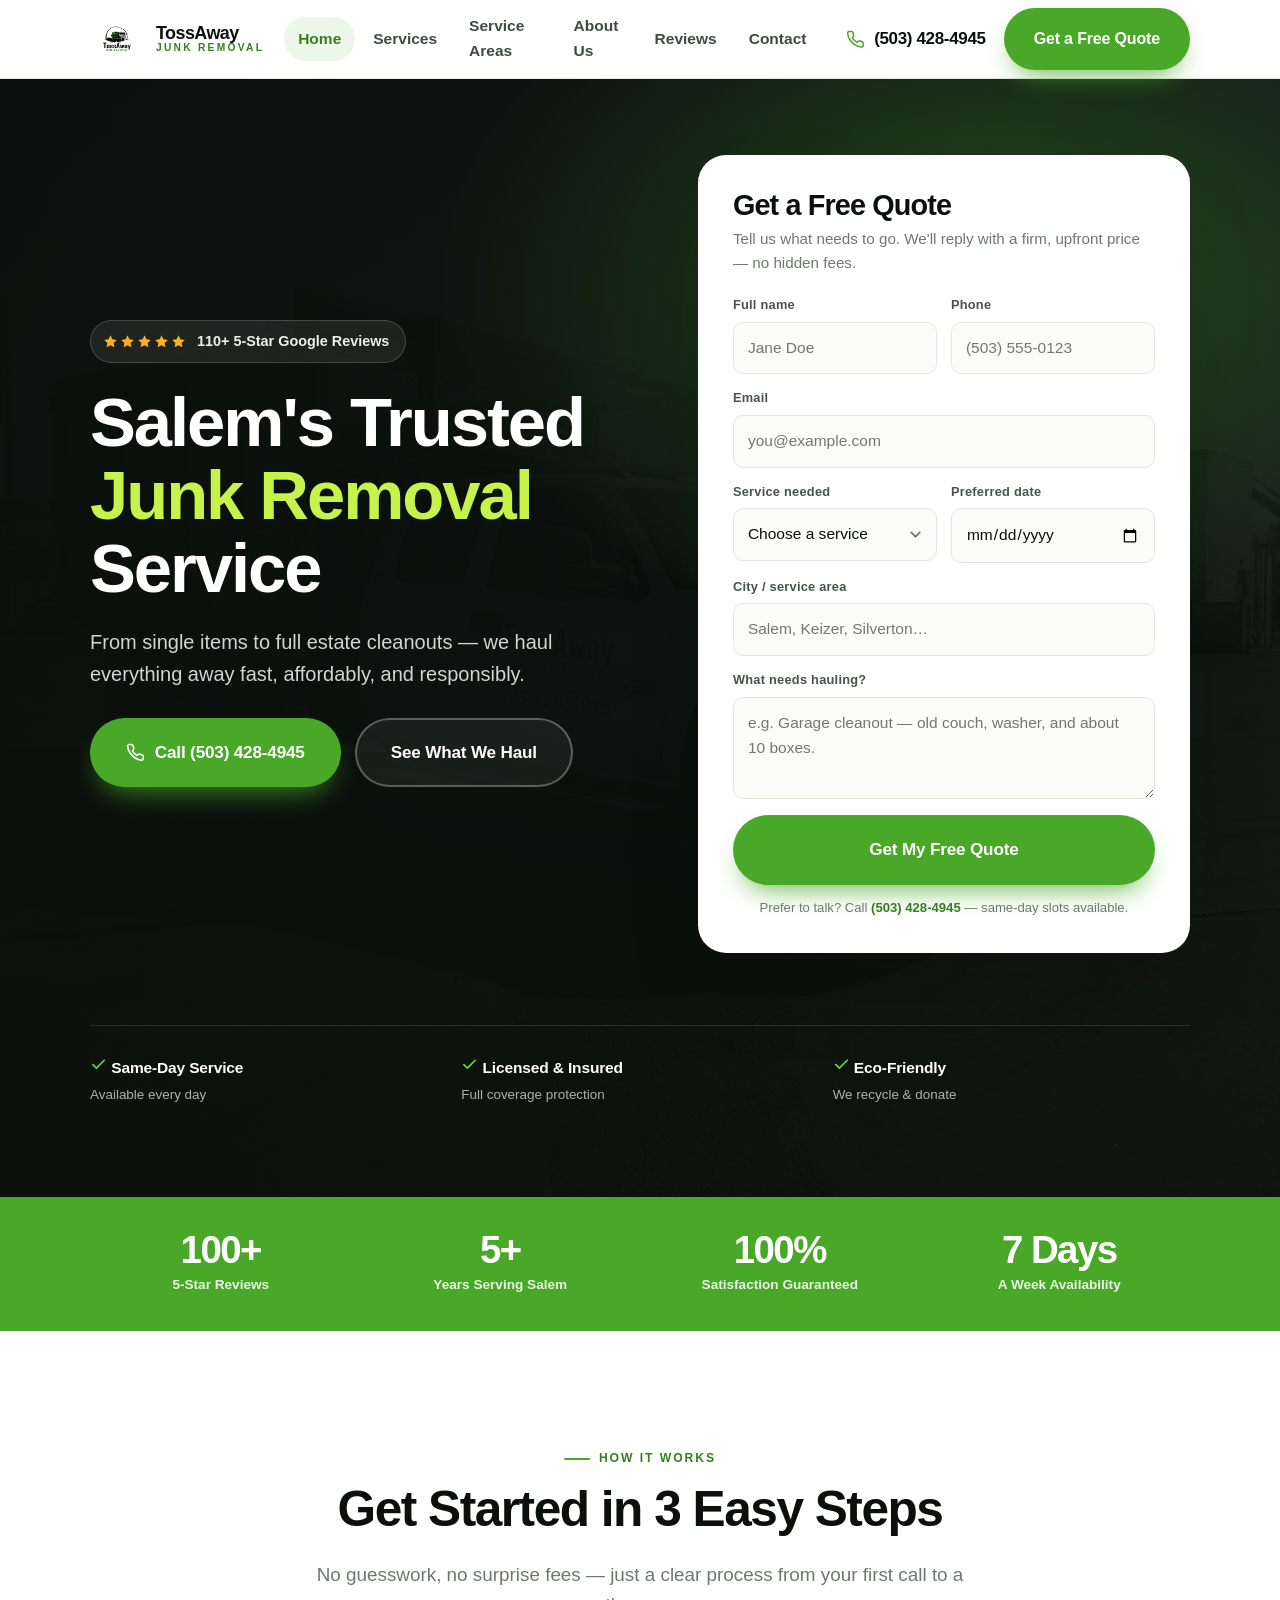
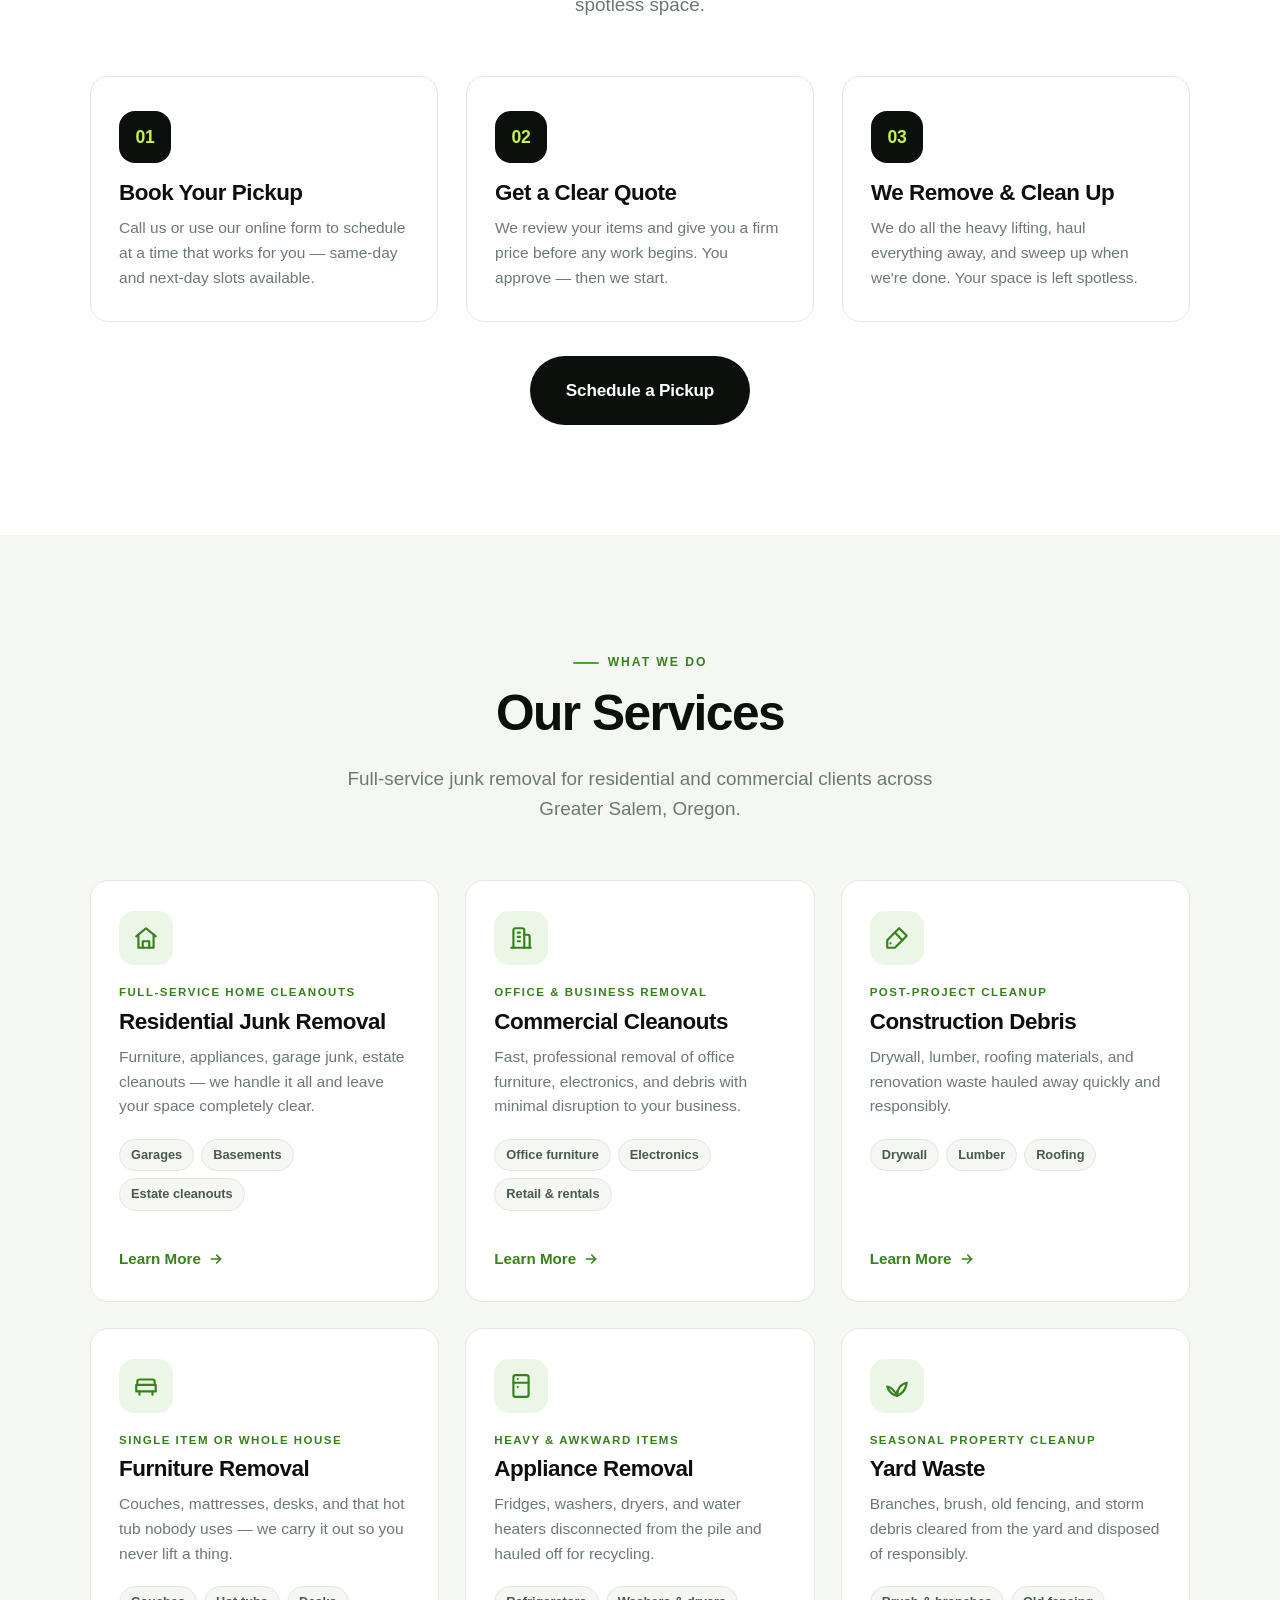
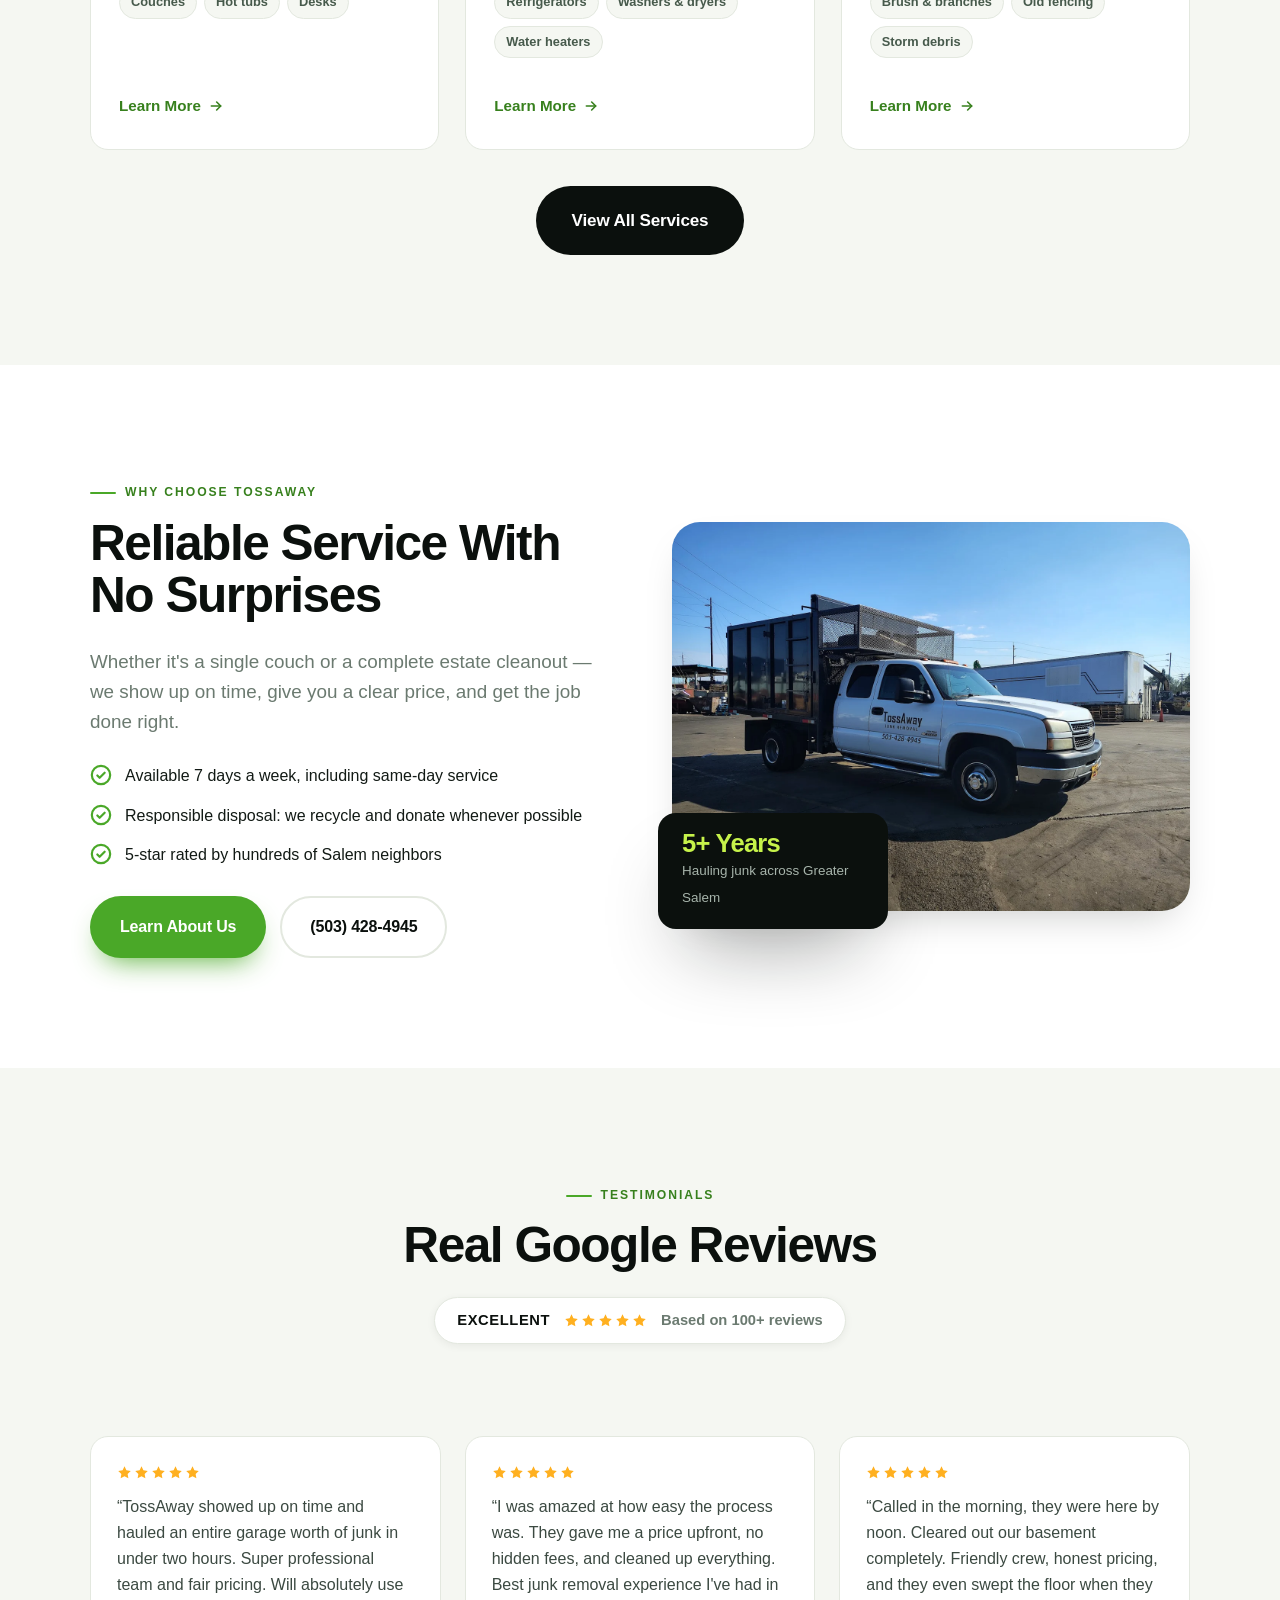
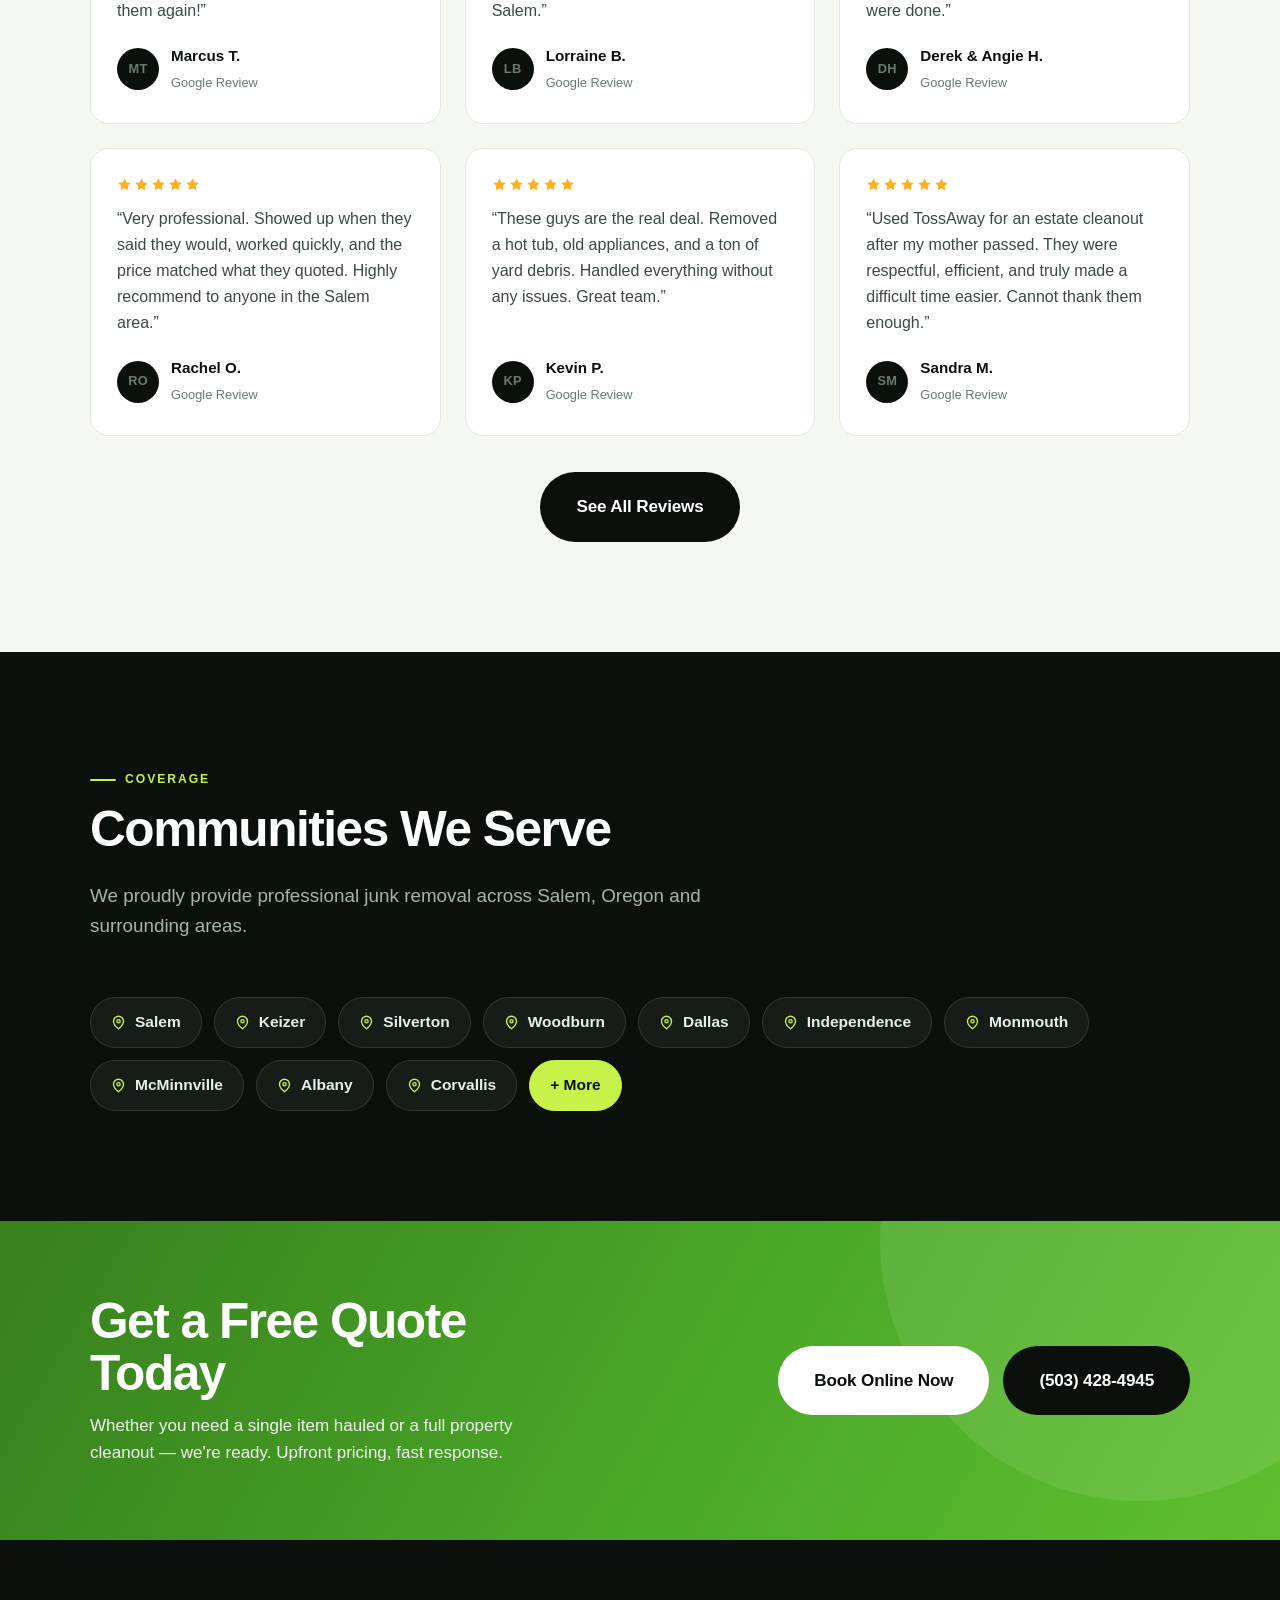
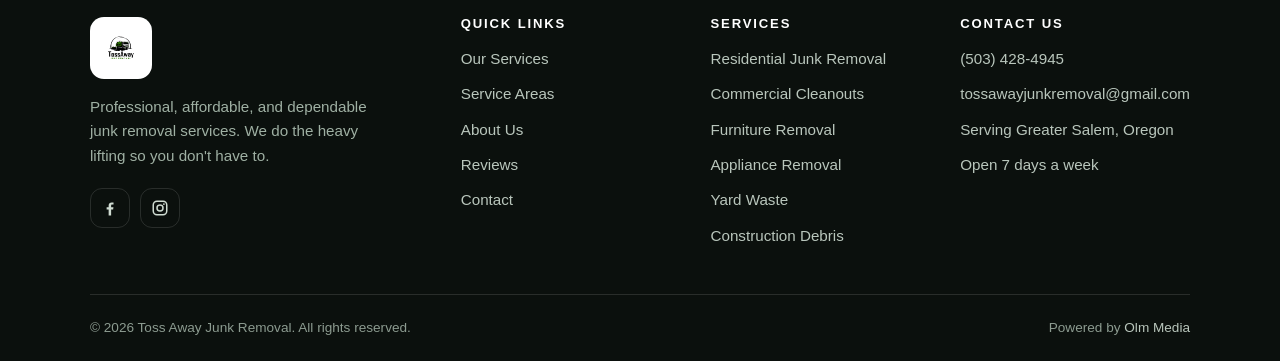
==== index.html @ 79e64191 "feat: website redesign" ====
<!DOCTYPE html>
<html lang="en">
<head>
<meta charset="utf-8">
<meta name="viewport" content="width=device-width, initial-scale=1">
<title>TossAway Junk Removal | Salem, Oregon Junk Hauling — (503) 428-4945</title>
<meta name="description" content="Salem's trusted junk removal service. From single items to full estate cleanouts, TossAway hauls everything away fast, affordably and responsibly. Same-day service, upfront pricing, 110+ 5-star Google reviews. Call (503) 428-4945.">
<meta name="theme-color" content="#0b100d">
<link rel="canonical" href="/">
<link rel="icon" href="/favicon.svg" type="image/svg+xml">
<link rel="apple-touch-icon" href="/images/source/00-image-1776176278911-gpfalj8p.png">
<meta property="og:type" content="website">
<meta property="og:title" content="TossAway Junk Removal | Salem's Trusted Junk Removal Service">
<meta property="og:description" content="Same-day junk removal across Greater Salem, Oregon. Upfront pricing, licensed &amp; insured, eco-friendly disposal. Call (503) 428-4945.">
<meta property="og:image" content="/images/source/01-2025-12-19-1775761237061-grdd5so.webp">
<meta property="og:url" content="/">
<meta name="twitter:card" content="summary_large_image">
<link rel="stylesheet" href="/assets/css/styles.css">
<script type="application/ld+json">
{
  "@context": "https://schema.org",
  "@type": "HomeAndConstructionBusiness",
  "name": "TossAway Junk Removal",
  "description": "Professional junk removal and cleanout services across Greater Salem, Oregon.",
  "telephone": "+1-503-428-4945",
  "email": "tossawayjunkremoval@gmail.com",
  "image": "/images/source/01-2025-12-19-1775761237061-grdd5so.webp",
  "logo": "/images/source/00-image-1776176278911-gpfalj8p.png",
  "areaServed": ["Salem OR", "Keizer OR", "Silverton OR", "Woodburn OR", "Dallas OR", "Independence OR", "Monmouth OR", "McMinnville OR", "Albany OR", "Corvallis OR"],
  "address": { "@type": "PostalAddress", "addressLocality": "Salem", "addressRegion": "OR", "addressCountry": "US" },
  "sameAs": ["https://www.facebook.com/TossAwayJunkRemoval/", "https://www.instagram.com/tossawayjunkremoval/"]
}
</script>
</head>
<body>
<a class="skip-link" href="#main">Skip to main content</a>

<header class="site-header">
  <div class="wrap header-inner">
    <a class="brand" href="/" aria-label="TossAway Junk Removal — home">
      <img src="/images/source/00-image-1776176278911-gpfalj8p.png" alt="TossAway Junk Removal logo featuring a green hauling truck" width="54" height="54">
      <span class="brand-text">
        <span class="brand-name">TossAway</span>
        <span class="brand-sub">Junk Removal</span>
      </span>
    </a>

    <nav class="nav" id="primary-nav" aria-label="Primary">
      <a href="/" class="is-active">Home</a>
      <a href="/services.html">Services</a>
      <a href="/service-areas.html">Service Areas</a>
      <a href="/about.html">About Us</a>
      <a href="/reviews.html">Reviews</a>
      <a href="/contact.html">Contact</a>
    </nav>

    <div class="header-cta">
      <a class="header-phone" href="tel:5034284945">
        <svg class="icon" viewBox="0 0 24 24" fill="none" stroke="currentColor" stroke-width="2" stroke-linecap="round" stroke-linejoin="round" aria-hidden="true"><path d="M22 16.9v3a2 2 0 0 1-2.2 2 19.8 19.8 0 0 1-8.6-3.1 19.5 19.5 0 0 1-6-6A19.8 19.8 0 0 1 2.1 4.2 2 2 0 0 1 4.1 2h3a2 2 0 0 1 2 1.7c.1 1 .4 1.9.7 2.8a2 2 0 0 1-.5 2.1L8.1 9.9a16 16 0 0 0 6 6l1.3-1.2a2 2 0 0 1 2.1-.5c.9.3 1.8.6 2.8.7a2 2 0 0 1 1.7 2z"/></svg>
        <span>(503) 428-4945</span>
      </a>
      <a class="btn btn--primary" href="#quote">Get a Free Quote</a>
      <button class="nav-toggle" type="button" aria-expanded="false" aria-controls="primary-nav" aria-label="Toggle navigation menu"><span></span></button>
    </div>
  </div>
</header>

<main id="main">

  <!-- ============================ HERO ============================ -->
  <section class="hero">
    <div class="hero__bg" aria-hidden="true"></div>
    <div class="hero__veil" aria-hidden="true"></div>
    <div class="wrap">
      <div class="hero-grid">
        <div class="hero-copy">
          <a class="rating-badge" href="https://share.google/hp95d3dO6PuOJcBUz" target="_blank" rel="noopener">
            <span class="stars" aria-hidden="true">
              <svg viewBox="0 0 24 24" fill="currentColor"><path d="M12 2l3 6.5 7 .9-5 4.8 1.2 7L12 17.9 5.8 21.2 7 14.2 2 9.4l7-.9z"/></svg>
              <svg viewBox="0 0 24 24" fill="currentColor"><path d="M12 2l3 6.5 7 .9-5 4.8 1.2 7L12 17.9 5.8 21.2 7 14.2 2 9.4l7-.9z"/></svg>
              <svg viewBox="0 0 24 24" fill="currentColor"><path d="M12 2l3 6.5 7 .9-5 4.8 1.2 7L12 17.9 5.8 21.2 7 14.2 2 9.4l7-.9z"/></svg>
              <svg viewBox="0 0 24 24" fill="currentColor"><path d="M12 2l3 6.5 7 .9-5 4.8 1.2 7L12 17.9 5.8 21.2 7 14.2 2 9.4l7-.9z"/></svg>
              <svg viewBox="0 0 24 24" fill="currentColor"><path d="M12 2l3 6.5 7 .9-5 4.8 1.2 7L12 17.9 5.8 21.2 7 14.2 2 9.4l7-.9z"/></svg>
            </span>
            110+ 5-Star Google Reviews
          </a>

          <h1>Salem's Trusted<br><span class="hl">Junk Removal</span> Service</h1>

          <p class="hero__sub">From single items to full estate cleanouts — we haul everything away fast, affordably, and responsibly.</p>

          <div class="btn-row">
            <a class="btn btn--primary btn--lg" href="tel:5034284945">
              <svg class="icon" viewBox="0 0 24 24" fill="none" stroke="currentColor" stroke-width="2" stroke-linecap="round" stroke-linejoin="round" aria-hidden="true"><path d="M22 16.9v3a2 2 0 0 1-2.2 2 19.8 19.8 0 0 1-8.6-3.1 19.5 19.5 0 0 1-6-6A19.8 19.8 0 0 1 2.1 4.2 2 2 0 0 1 4.1 2h3a2 2 0 0 1 2 1.7c.1 1 .4 1.9.7 2.8a2 2 0 0 1-.5 2.1L8.1 9.9a16 16 0 0 0 6 6l1.3-1.2a2 2 0 0 1 2.1-.5c.9.3 1.8.6 2.8.7a2 2 0 0 1 1.7 2z"/></svg>
              Call (503) 428-4945
            </a>
            <a class="btn btn--ghost-light btn--lg" href="#services">See What We Haul</a>
          </div>
        </div>

        <!-- ===================== QUOTE FORM ===================== -->
        <div class="quote-card" id="quote">
          <div class="quote-card__head">
            <h2>Get a Free Quote</h2>
            <p>Tell us what needs to go. We'll reply with a firm, upfront price — no hidden fees.</p>
          </div>

          <form method="POST" action="https://vision.leadrai.com/api/forms/d4b33eed2d9dee7e3b15d34e94879f57" data-leadr novalidate="false">
            <div class="form-status" aria-live="polite"></div>

            <input type="hidden" name="_form" value="Quote request">
            <input type="hidden" name="_page" value="">
            <input type="text" name="_gotcha" tabindex="-1" autocomplete="off" style="display:none">

            <div class="form-grid">
              <div class="field">
                <label for="q-name">Full name</label>
                <input id="q-name" type="text" name="name" autocomplete="name" placeholder="Jane Doe" required>
              </div>
              <div class="field">
                <label for="q-phone">Phone</label>
                <input id="q-phone" type="tel" name="phone" autocomplete="tel" placeholder="(503) 555-0123" required>
              </div>
              <div class="field field--full">
                <label for="q-email">Email</label>
                <input id="q-email" type="email" name="email" autocomplete="email" placeholder="you@example.com" required>
              </div>
              <div class="field">
                <label for="q-service">Service needed</label>
                <select id="q-service" name="Service needed" required>
                  <option value="" disabled selected>Choose a service</option>
                  <option>Residential Junk Removal</option>
                  <option>Commercial Cleanout</option>
                  <option>Construction Debris</option>
                  <option>Furniture Removal</option>
                  <option>Appliance Removal</option>
                  <option>Yard Waste</option>
                  <option>Estate Cleanout</option>
                  <option>Something else</option>
                </select>
              </div>
              <div class="field">
                <label for="q-date">Preferred date</label>
                <input id="q-date" type="date" name="Preferred date">
              </div>
              <div class="field field--full">
                <label for="q-city">City / service area</label>
                <input id="q-city" type="text" name="City" placeholder="Salem, Keizer, Silverton…" autocomplete="address-level2">
              </div>
              <div class="field field--full">
                <label for="q-details">What needs hauling?</label>
                <textarea id="q-details" name="Job details" rows="3" placeholder="e.g. Garage cleanout — old couch, washer, and about 10 boxes."></textarea>
              </div>
            </div>

            <button class="btn btn--primary btn--wide btn--lg" type="submit" style="margin-top:16px">Get My Free Quote</button>
            <p class="form-note">Prefer to talk? Call <a href="tel:5034284945">(503) 428-4945</a> — same-day slots available.</p>
          </form>
        </div>

        <div class="hero-trust">
          <div>
            <strong><svg class="icon tick" viewBox="0 0 24 24" fill="none" stroke="currentColor" stroke-width="2.4" stroke-linecap="round" stroke-linejoin="round" aria-hidden="true"><path d="M20 6L9 17l-5-5"/></svg> Same-Day Service</strong>
            <span>Available every day</span>
          </div>
          <div>
            <strong><svg class="icon tick" viewBox="0 0 24 24" fill="none" stroke="currentColor" stroke-width="2.4" stroke-linecap="round" stroke-linejoin="round" aria-hidden="true"><path d="M20 6L9 17l-5-5"/></svg> Licensed &amp; Insured</strong>
            <span>Full coverage protection</span>
          </div>
          <div>
            <strong><svg class="icon tick" viewBox="0 0 24 24" fill="none" stroke="currentColor" stroke-width="2.4" stroke-linecap="round" stroke-linejoin="round" aria-hidden="true"><path d="M20 6L9 17l-5-5"/></svg> Eco-Friendly</strong>
            <span>We recycle &amp; donate</span>
          </div>
        </div>
      </div>
    </div>
  </section>

  <!-- ============================ STATS ============================ -->
  <section class="stat-strip">
    <div class="wrap">
      <div class="stat"><strong>100+</strong><span>5-Star Reviews</span></div>
      <div class="stat"><strong>5+</strong><span>Years Serving Salem</span></div>
      <div class="stat"><strong>100%</strong><span>Satisfaction Guaranteed</span></div>
      <div class="stat"><strong>7 Days</strong><span>A Week Availability</span></div>
    </div>
  </section>

  <!-- ============================ STEPS ============================ -->
  <section class="section">
    <div class="wrap">
      <div class="section-head section-head--center reveal">
        <span class="eyebrow">How it works</span>
        <h2>Get Started in 3 Easy Steps</h2>
        <p class="lead">No guesswork, no surprise fees — just a clear process from your first call to a spotless space.</p>
      </div>

      <div class="steps">
        <article class="step reveal">
          <div class="step__num">01</div>
          <h3>Book Your Pickup</h3>
          <p>Call us or use our online form to schedule at a time that works for you — same-day and next-day slots available.</p>
        </article>
        <article class="step reveal">
          <div class="step__num">02</div>
          <h3>Get a Clear Quote</h3>
          <p>We review your items and give you a firm price before any work begins. You approve — then we start.</p>
        </article>
        <article class="step reveal">
          <div class="step__num">03</div>
          <h3>We Remove &amp; Clean Up</h3>
          <p>We do all the heavy lifting, haul everything away, and sweep up when we're done. Your space is left spotless.</p>
        </article>
      </div>

      <div class="btn-row reveal" style="margin-top:34px;justify-content:center">
        <a class="btn btn--dark btn--lg" href="#quote">Schedule a Pickup</a>
      </div>
    </div>
  </section>

  <!-- ============================ SERVICES ============================ -->
  <section class="section section--cream" id="services">
    <div class="wrap">
      <div class="section-head section-head--center reveal">
        <span class="eyebrow">What we do</span>
        <h2>Our Services</h2>
        <p class="lead">Full-service junk removal for residential and commercial clients across Greater Salem, Oregon.</p>
      </div>

      <div class="card-grid">
        <article class="service-card reveal">
          <div class="service-card__icon"><svg viewBox="0 0 24 24" fill="none" stroke="currentColor" stroke-width="2" stroke-linecap="round" stroke-linejoin="round" aria-hidden="true"><path d="M3 10.5L12 3l9 7.5"/><path d="M5 9.5V21h14V9.5"/><path d="M9 21v-6h6v6"/></svg></div>
          <span class="service-card__tag">Full-Service Home Cleanouts</span>
          <h3>Residential Junk Removal</h3>
          <p>Furniture, appliances, garage junk, estate cleanouts — we handle it all and leave your space completely clear.</p>
          <ul><li>Garages</li><li>Basements</li><li>Estate cleanouts</li></ul>
          <a class="card-link" href="/services.html#residential">Learn More <svg viewBox="0 0 24 24" fill="none" stroke="currentColor" stroke-width="2.4" stroke-linecap="round" stroke-linejoin="round" aria-hidden="true"><path d="M5 12h14"/><path d="M13 6l6 6-6 6"/></svg></a>
        </article>

        <article class="service-card reveal">
          <div class="service-card__icon"><svg viewBox="0 0 24 24" fill="none" stroke="currentColor" stroke-width="2" stroke-linecap="round" stroke-linejoin="round" aria-hidden="true"><path d="M3 21h18"/><path d="M5 21V5a2 2 0 0 1 2-2h6a2 2 0 0 1 2 2v16"/><path d="M15 9h3a2 2 0 0 1 2 2v10"/><path d="M9 7h2M9 11h2M9 15h2"/></svg></div>
          <span class="service-card__tag">Office &amp; Business Removal</span>
          <h3>Commercial Cleanouts</h3>
          <p>Fast, professional removal of office furniture, electronics, and debris with minimal disruption to your business.</p>
          <ul><li>Office furniture</li><li>Electronics</li><li>Retail &amp; rentals</li></ul>
          <a class="card-link" href="/services.html#commercial">Learn More <svg viewBox="0 0 24 24" fill="none" stroke="currentColor" stroke-width="2.4" stroke-linecap="round" stroke-linejoin="round" aria-hidden="true"><path d="M5 12h14"/><path d="M13 6l6 6-6 6"/></svg></a>
        </article>

        <article class="service-card reveal">
          <div class="service-card__icon"><svg viewBox="0 0 24 24" fill="none" stroke="currentColor" stroke-width="2" stroke-linecap="round" stroke-linejoin="round" aria-hidden="true"><path d="M14 3l7 7-4 4-7-7z"/><path d="M10 7L3 14v7h7l7-7"/><path d="M6 17h.01"/></svg></div>
          <span class="service-card__tag">Post-Project Cleanup</span>
          <h3>Construction Debris</h3>
          <p>Drywall, lumber, roofing materials, and renovation waste hauled away quickly and responsibly.</p>
          <ul><li>Drywall</li><li>Lumber</li><li>Roofing</li></ul>
          <a class="card-link" href="/services.html#construction">Learn More <svg viewBox="0 0 24 24" fill="none" stroke="currentColor" stroke-width="2.4" stroke-linecap="round" stroke-linejoin="round" aria-hidden="true"><path d="M5 12h14"/><path d="M13 6l6 6-6 6"/></svg></a>
        </article>

        <article class="service-card reveal">
          <div class="service-card__icon"><svg viewBox="0 0 24 24" fill="none" stroke="currentColor" stroke-width="2" stroke-linecap="round" stroke-linejoin="round" aria-hidden="true"><path d="M4 11V8a2 2 0 0 1 2-2h12a2 2 0 0 1 2 2v3"/><path d="M3 11h18v6H3z"/><path d="M6 17v3M18 17v3"/></svg></div>
          <span class="service-card__tag">Single Item or Whole House</span>
          <h3>Furniture Removal</h3>
          <p>Couches, mattresses, desks, and that hot tub nobody uses — we carry it out so you never lift a thing.</p>
          <ul><li>Couches</li><li>Hot tubs</li><li>Desks</li></ul>
          <a class="card-link" href="/services.html#furniture">Learn More <svg viewBox="0 0 24 24" fill="none" stroke="currentColor" stroke-width="2.4" stroke-linecap="round" stroke-linejoin="round" aria-hidden="true"><path d="M5 12h14"/><path d="M13 6l6 6-6 6"/></svg></a>
        </article>

        <article class="service-card reveal">
          <div class="service-card__icon"><svg viewBox="0 0 24 24" fill="none" stroke="currentColor" stroke-width="2" stroke-linecap="round" stroke-linejoin="round" aria-hidden="true"><rect x="5" y="2" width="14" height="20" rx="2"/><path d="M5 9h14"/><path d="M9 5.5h.01M9 13h.01"/></svg></div>
          <span class="service-card__tag">Heavy &amp; Awkward Items</span>
          <h3>Appliance Removal</h3>
          <p>Fridges, washers, dryers, and water heaters disconnected from the pile and hauled off for recycling.</p>
          <ul><li>Refrigerators</li><li>Washers &amp; dryers</li><li>Water heaters</li></ul>
          <a class="card-link" href="/services.html#appliances">Learn More <svg viewBox="0 0 24 24" fill="none" stroke="currentColor" stroke-width="2.4" stroke-linecap="round" stroke-linejoin="round" aria-hidden="true"><path d="M5 12h14"/><path d="M13 6l6 6-6 6"/></svg></a>
        </article>

        <article class="service-card reveal">
          <div class="service-card__icon"><svg viewBox="0 0 24 24" fill="none" stroke="currentColor" stroke-width="2" stroke-linecap="round" stroke-linejoin="round" aria-hidden="true"><path d="M12 21c0-6 3.5-11 9-12-1 6.5-4.5 10.5-9 12z"/><path d="M12 21C9.5 16 6 13 3 12.5 4.5 17 7.5 20 12 21z"/><path d="M12 21v-4"/></svg></div>
          <span class="service-card__tag">Seasonal Property Cleanup</span>
          <h3>Yard Waste</h3>
          <p>Branches, brush, old fencing, and storm debris cleared from the yard and disposed of responsibly.</p>
          <ul><li>Brush &amp; branches</li><li>Old fencing</li><li>Storm debris</li></ul>
          <a class="card-link" href="/services.html#yard">Learn More <svg viewBox="0 0 24 24" fill="none" stroke="currentColor" stroke-width="2.4" stroke-linecap="round" stroke-linejoin="round" aria-hidden="true"><path d="M5 12h14"/><path d="M13 6l6 6-6 6"/></svg></a>
        </article>
      </div>

      <div class="btn-row reveal" style="margin-top:36px;justify-content:center">
        <a class="btn btn--dark btn--lg" href="/services.html">View All Services</a>
      </div>
    </div>
  </section>

  <!-- ============================ WHY US ============================ -->
  <section class="section">
    <div class="wrap">
      <div class="split">
        <div class="reveal">
          <span class="eyebrow">Why choose TossAway</span>
          <h2>Reliable Service With No Surprises</h2>
          <p class="lead" style="margin-bottom:26px">Whether it's a single couch or a complete estate cleanout — we show up on time, give you a clear price, and get the job done right.</p>
          <ul class="check-list">
            <li><svg viewBox="0 0 24 24" fill="none" stroke="currentColor" stroke-width="2.4" stroke-linecap="round" stroke-linejoin="round" aria-hidden="true"><circle cx="12" cy="12" r="10"/><path d="M8 12.5l2.5 2.5L16 9.5"/></svg> Available 7 days a week, including same-day service</li>
            <li><svg viewBox="0 0 24 24" fill="none" stroke="currentColor" stroke-width="2.4" stroke-linecap="round" stroke-linejoin="round" aria-hidden="true"><circle cx="12" cy="12" r="10"/><path d="M8 12.5l2.5 2.5L16 9.5"/></svg> Responsible disposal: we recycle and donate whenever possible</li>
            <li><svg viewBox="0 0 24 24" fill="none" stroke="currentColor" stroke-width="2.4" stroke-linecap="round" stroke-linejoin="round" aria-hidden="true"><circle cx="12" cy="12" r="10"/><path d="M8 12.5l2.5 2.5L16 9.5"/></svg> 5-star rated by hundreds of Salem neighbors</li>
          </ul>
          <div class="btn-row">
            <a class="btn btn--primary" href="/about.html">Learn About Us</a>
            <a class="btn btn--ghost" href="tel:5034284945">(503) 428-4945</a>
          </div>
        </div>

        <figure class="split__media reveal" style="margin:0">
          <img src="/images/source/01-2025-12-19-1775761237061-grdd5so.webp" alt="The TossAway Junk Removal dump truck loaded and ready for a Salem, Oregon junk hauling job" width="1344" height="1008" loading="lazy">
          <figcaption class="media-badge">
            <strong>5+ Years</strong>
            <span>Hauling junk across Greater Salem</span>
          </figcaption>
        </figure>
      </div>
    </div>
  </section>

  <!-- ============================ REVIEWS ============================ -->
  <section class="section section--cream">
    <div class="wrap">
      <div class="section-head section-head--center reveal">
        <span class="eyebrow">Testimonials</span>
        <h2>Real Google Reviews</h2>
        <span class="review-summary">
          <b>EXCELLENT</b>
          <span class="stars" aria-hidden="true">
            <svg viewBox="0 0 24 24" fill="currentColor"><path d="M12 2l3 6.5 7 .9-5 4.8 1.2 7L12 17.9 5.8 21.2 7 14.2 2 9.4l7-.9z"/></svg>
            <svg viewBox="0 0 24 24" fill="currentColor"><path d="M12 2l3 6.5 7 .9-5 4.8 1.2 7L12 17.9 5.8 21.2 7 14.2 2 9.4l7-.9z"/></svg>
            <svg viewBox="0 0 24 24" fill="currentColor"><path d="M12 2l3 6.5 7 .9-5 4.8 1.2 7L12 17.9 5.8 21.2 7 14.2 2 9.4l7-.9z"/></svg>
            <svg viewBox="0 0 24 24" fill="currentColor"><path d="M12 2l3 6.5 7 .9-5 4.8 1.2 7L12 17.9 5.8 21.2 7 14.2 2 9.4l7-.9z"/></svg>
            <svg viewBox="0 0 24 24" fill="currentColor"><path d="M12 2l3 6.5 7 .9-5 4.8 1.2 7L12 17.9 5.8 21.2 7 14.2 2 9.4l7-.9z"/></svg>
          </span>
          Based on 100+ reviews
        </span>
      </div>

      <div class="review-grid">
        <article class="review reveal">
          <span class="stars" aria-label="5 out of 5 stars">
            <svg viewBox="0 0 24 24" fill="currentColor" aria-hidden="true"><path d="M12 2l3 6.5 7 .9-5 4.8 1.2 7L12 17.9 5.8 21.2 7 14.2 2 9.4l7-.9z"/></svg>
            <svg viewBox="0 0 24 24" fill="currentColor" aria-hidden="true"><path d="M12 2l3 6.5 7 .9-5 4.8 1.2 7L12 17.9 5.8 21.2 7 14.2 2 9.4l7-.9z"/></svg>
            <svg viewBox="0 0 24 24" fill="currentColor" aria-hidden="true"><path d="M12 2l3 6.5 7 .9-5 4.8 1.2 7L12 17.9 5.8 21.2 7 14.2 2 9.4l7-.9z"/></svg>
            <svg viewBox="0 0 24 24" fill="currentColor" aria-hidden="true"><path d="M12 2l3 6.5 7 .9-5 4.8 1.2 7L12 17.9 5.8 21.2 7 14.2 2 9.4l7-.9z"/></svg>
            <svg viewBox="0 0 24 24" fill="currentColor" aria-hidden="true"><path d="M12 2l3 6.5 7 .9-5 4.8 1.2 7L12 17.9 5.8 21.2 7 14.2 2 9.4l7-.9z"/></svg>
          </span>
          <blockquote>“TossAway showed up on time and hauled an entire garage worth of junk in under two hours. Super professional team and fair pricing. Will absolutely use them again!”</blockquote>
          <div class="review__who"><span class="avatar" aria-hidden="true">MT</span><div><strong>Marcus T.</strong><span>Google Review</span></div></div>
        </article>

        <article class="review reveal">
          <span class="stars" aria-label="5 out of 5 stars">
            <svg viewBox="0 0 24 24" fill="currentColor" aria-hidden="true"><path d="M12 2l3 6.5 7 .9-5 4.8 1.2 7L12 17.9 5.8 21.2 7 14.2 2 9.4l7-.9z"/></svg>
            <svg viewBox="0 0 24 24" fill="currentColor" aria-hidden="true"><path d="M12 2l3 6.5 7 .9-5 4.8 1.2 7L12 17.9 5.8 21.2 7 14.2 2 9.4l7-.9z"/></svg>
            <svg viewBox="0 0 24 24" fill="currentColor" aria-hidden="true"><path d="M12 2l3 6.5 7 .9-5 4.8 1.2 7L12 17.9 5.8 21.2 7 14.2 2 9.4l7-.9z"/></svg>
            <svg viewBox="0 0 24 24" fill="currentColor" aria-hidden="true"><path d="M12 2l3 6.5 7 .9-5 4.8 1.2 7L12 17.9 5.8 21.2 7 14.2 2 9.4l7-.9z"/></svg>
            <svg viewBox="0 0 24 24" fill="currentColor" aria-hidden="true"><path d="M12 2l3 6.5 7 .9-5 4.8 1.2 7L12 17.9 5.8 21.2 7 14.2 2 9.4l7-.9z"/></svg>
          </span>
          <blockquote>“I was amazed at how easy the process was. They gave me a price upfront, no hidden fees, and cleaned up everything. Best junk removal experience I've had in Salem.”</blockquote>
          <div class="review__who"><span class="avatar" aria-hidden="true">LB</span><div><strong>Lorraine B.</strong><span>Google Review</span></div></div>
        </article>

        <article class="review reveal">
          <span class="stars" aria-label="5 out of 5 stars">
            <svg viewBox="0 0 24 24" fill="currentColor" aria-hidden="true"><path d="M12 2l3 6.5 7 .9-5 4.8 1.2 7L12 17.9 5.8 21.2 7 14.2 2 9.4l7-.9z"/></svg>
            <svg viewBox="0 0 24 24" fill="currentColor" aria-hidden="true"><path d="M12 2l3 6.5 7 .9-5 4.8 1.2 7L12 17.9 5.8 21.2 7 14.2 2 9.4l7-.9z"/></svg>
            <svg viewBox="0 0 24 24" fill="currentColor" aria-hidden="true"><path d="M12 2l3 6.5 7 .9-5 4.8 1.2 7L12 17.9 5.8 21.2 7 14.2 2 9.4l7-.9z"/></svg>
            <svg viewBox="0 0 24 24" fill="currentColor" aria-hidden="true"><path d="M12 2l3 6.5 7 .9-5 4.8 1.2 7L12 17.9 5.8 21.2 7 14.2 2 9.4l7-.9z"/></svg>
            <svg viewBox="0 0 24 24" fill="currentColor" aria-hidden="true"><path d="M12 2l3 6.5 7 .9-5 4.8 1.2 7L12 17.9 5.8 21.2 7 14.2 2 9.4l7-.9z"/></svg>
          </span>
          <blockquote>“Called in the morning, they were here by noon. Cleared out our basement completely. Friendly crew, honest pricing, and they even swept the floor when they were done.”</blockquote>
          <div class="review__who"><span class="avatar" aria-hidden="true">DH</span><div><strong>Derek &amp; Angie H.</strong><span>Google Review</span></div></div>
        </article>

        <article class="review reveal">
          <span class="stars" aria-label="5 out of 5 stars">
            <svg viewBox="0 0 24 24" fill="currentColor" aria-hidden="true"><path d="M12 2l3 6.5 7 .9-5 4.8 1.2 7L12 17.9 5.8 21.2 7 14.2 2 9.4l7-.9z"/></svg>
            <svg viewBox="0 0 24 24" fill="currentColor" aria-hidden="true"><path d="M12 2l3 6.5 7 .9-5 4.8 1.2 7L12 17.9 5.8 21.2 7 14.2 2 9.4l7-.9z"/></svg>
            <svg viewBox="0 0 24 24" fill="currentColor" aria-hidden="true"><path d="M12 2l3 6.5 7 .9-5 4.8 1.2 7L12 17.9 5.8 21.2 7 14.2 2 9.4l7-.9z"/></svg>
            <svg viewBox="0 0 24 24" fill="currentColor" aria-hidden="true"><path d="M12 2l3 6.5 7 .9-5 4.8 1.2 7L12 17.9 5.8 21.2 7 14.2 2 9.4l7-.9z"/></svg>
            <svg viewBox="0 0 24 24" fill="currentColor" aria-hidden="true"><path d="M12 2l3 6.5 7 .9-5 4.8 1.2 7L12 17.9 5.8 21.2 7 14.2 2 9.4l7-.9z"/></svg>
          </span>
          <blockquote>“Very professional. Showed up when they said they would, worked quickly, and the price matched what they quoted. Highly recommend to anyone in the Salem area.”</blockquote>
          <div class="review__who"><span class="avatar" aria-hidden="true">RO</span><div><strong>Rachel O.</strong><span>Google Review</span></div></div>
        </article>

        <article class="review reveal">
          <span class="stars" aria-label="5 out of 5 stars">
            <svg viewBox="0 0 24 24" fill="currentColor" aria-hidden="true"><path d="M12 2l3 6.5 7 .9-5 4.8 1.2 7L12 17.9 5.8 21.2 7 14.2 2 9.4l7-.9z"/></svg>
            <svg viewBox="0 0 24 24" fill="currentColor" aria-hidden="true"><path d="M12 2l3 6.5 7 .9-5 4.8 1.2 7L12 17.9 5.8 21.2 7 14.2 2 9.4l7-.9z"/></svg>
            <svg viewBox="0 0 24 24" fill="currentColor" aria-hidden="true"><path d="M12 2l3 6.5 7 .9-5 4.8 1.2 7L12 17.9 5.8 21.2 7 14.2 2 9.4l7-.9z"/></svg>
            <svg viewBox="0 0 24 24" fill="currentColor" aria-hidden="true"><path d="M12 2l3 6.5 7 .9-5 4.8 1.2 7L12 17.9 5.8 21.2 7 14.2 2 9.4l7-.9z"/></svg>
            <svg viewBox="0 0 24 24" fill="currentColor" aria-hidden="true"><path d="M12 2l3 6.5 7 .9-5 4.8 1.2 7L12 17.9 5.8 21.2 7 14.2 2 9.4l7-.9z"/></svg>
          </span>
          <blockquote>“These guys are the real deal. Removed a hot tub, old appliances, and a ton of yard debris. Handled everything without any issues. Great team.”</blockquote>
          <div class="review__who"><span class="avatar" aria-hidden="true">KP</span><div><strong>Kevin P.</strong><span>Google Review</span></div></div>
        </article>

        <article class="review reveal">
          <span class="stars" aria-label="5 out of 5 stars">
            <svg viewBox="0 0 24 24" fill="currentColor" aria-hidden="true"><path d="M12 2l3 6.5 7 .9-5 4.8 1.2 7L12 17.9 5.8 21.2 7 14.2 2 9.4l7-.9z"/></svg>
            <svg viewBox="0 0 24 24" fill="currentColor" aria-hidden="true"><path d="M12 2l3 6.5 7 .9-5 4.8 1.2 7L12 17.9 5.8 21.2 7 14.2 2 9.4l7-.9z"/></svg>
            <svg viewBox="0 0 24 24" fill="currentColor" aria-hidden="true"><path d="M12 2l3 6.5 7 .9-5 4.8 1.2 7L12 17.9 5.8 21.2 7 14.2 2 9.4l7-.9z"/></svg>
            <svg viewBox="0 0 24 24" fill="currentColor" aria-hidden="true"><path d="M12 2l3 6.5 7 .9-5 4.8 1.2 7L12 17.9 5.8 21.2 7 14.2 2 9.4l7-.9z"/></svg>
            <svg viewBox="0 0 24 24" fill="currentColor" aria-hidden="true"><path d="M12 2l3 6.5 7 .9-5 4.8 1.2 7L12 17.9 5.8 21.2 7 14.2 2 9.4l7-.9z"/></svg>
          </span>
          <blockquote>“Used TossAway for an estate cleanout after my mother passed. They were respectful, efficient, and truly made a difficult time easier. Cannot thank them enough.”</blockquote>
          <div class="review__who"><span class="avatar" aria-hidden="true">SM</span><div><strong>Sandra M.</strong><span>Google Review</span></div></div>
        </article>
      </div>

      <div class="btn-row reveal" style="margin-top:36px;justify-content:center">
        <a class="btn btn--dark btn--lg" href="/reviews.html">See All Reviews</a>
      </div>
    </div>
  </section>

  <!-- ============================ AREAS ============================ -->
  <section class="section section--dark">
    <div class="wrap">
      <div class="section-head reveal">
        <span class="eyebrow">Coverage</span>
        <h2>Communities We Serve</h2>
        <p class="lead">We proudly provide professional junk removal across Salem, Oregon and surrounding areas.</p>
      </div>

      <div class="area-pills reveal">
        <a class="area-pill" href="/service-areas.html"><svg viewBox="0 0 24 24" fill="none" stroke="currentColor" stroke-width="2.2" stroke-linecap="round" stroke-linejoin="round" aria-hidden="true"><path d="M20 10c0 6-8 12-8 12s-8-6-8-12a8 8 0 0 1 16 0z"/><circle cx="12" cy="10" r="2.6"/></svg> Salem</a>
        <a class="area-pill" href="/service-areas.html"><svg viewBox="0 0 24 24" fill="none" stroke="currentColor" stroke-width="2.2" stroke-linecap="round" stroke-linejoin="round" aria-hidden="true"><path d="M20 10c0 6-8 12-8 12s-8-6-8-12a8 8 0 0 1 16 0z"/><circle cx="12" cy="10" r="2.6"/></svg> Keizer</a>
        <a class="area-pill" href="/service-areas.html"><svg viewBox="0 0 24 24" fill="none" stroke="currentColor" stroke-width="2.2" stroke-linecap="round" stroke-linejoin="round" aria-hidden="true"><path d="M20 10c0 6-8 12-8 12s-8-6-8-12a8 8 0 0 1 16 0z"/><circle cx="12" cy="10" r="2.6"/></svg> Silverton</a>
        <a class="area-pill" href="/service-areas.html"><svg viewBox="0 0 24 24" fill="none" stroke="currentColor" stroke-width="2.2" stroke-linecap="round" stroke-linejoin="round" aria-hidden="true"><path d="M20 10c0 6-8 12-8 12s-8-6-8-12a8 8 0 0 1 16 0z"/><circle cx="12" cy="10" r="2.6"/></svg> Woodburn</a>
        <a class="area-pill" href="/service-areas.html"><svg viewBox="0 0 24 24" fill="none" stroke="currentColor" stroke-width="2.2" stroke-linecap="round" stroke-linejoin="round" aria-hidden="true"><path d="M20 10c0 6-8 12-8 12s-8-6-8-12a8 8 0 0 1 16 0z"/><circle cx="12" cy="10" r="2.6"/></svg> Dallas</a>
        <a class="area-pill" href="/service-areas.html"><svg viewBox="0 0 24 24" fill="none" stroke="currentColor" stroke-width="2.2" stroke-linecap="round" stroke-linejoin="round" aria-hidden="true"><path d="M20 10c0 6-8 12-8 12s-8-6-8-12a8 8 0 0 1 16 0z"/><circle cx="12" cy="10" r="2.6"/></svg> Independence</a>
        <a class="area-pill" href="/service-areas.html"><svg viewBox="0 0 24 24" fill="none" stroke="currentColor" stroke-width="2.2" stroke-linecap="round" stroke-linejoin="round" aria-hidden="true"><path d="M20 10c0 6-8 12-8 12s-8-6-8-12a8 8 0 0 1 16 0z"/><circle cx="12" cy="10" r="2.6"/></svg> Monmouth</a>
        <a class="area-pill" href="/service-areas.html"><svg viewBox="0 0 24 24" fill="none" stroke="currentColor" stroke-width="2.2" stroke-linecap="round" stroke-linejoin="round" aria-hidden="true"><path d="M20 10c0 6-8 12-8 12s-8-6-8-12a8 8 0 0 1 16 0z"/><circle cx="12" cy="10" r="2.6"/></svg> McMinnville</a>
        <a class="area-pill" href="/service-areas.html"><svg viewBox="0 0 24 24" fill="none" stroke="currentColor" stroke-width="2.2" stroke-linecap="round" stroke-linejoin="round" aria-hidden="true"><path d="M20 10c0 6-8 12-8 12s-8-6-8-12a8 8 0 0 1 16 0z"/><circle cx="12" cy="10" r="2.6"/></svg> Albany</a>
        <a class="area-pill" href="/service-areas.html"><svg viewBox="0 0 24 24" fill="none" stroke="currentColor" stroke-width="2.2" stroke-linecap="round" stroke-linejoin="round" aria-hidden="true"><path d="M20 10c0 6-8 12-8 12s-8-6-8-12a8 8 0 0 1 16 0z"/><circle cx="12" cy="10" r="2.6"/></svg> Corvallis</a>
        <a class="area-pill area-pill--more" href="/service-areas.html">+ More</a>
      </div>
    </div>
  </section>

  <!-- ============================ CTA ============================ -->
  <section class="cta-band">
    <div class="wrap">
      <div>
        <h2>Get a Free Quote Today</h2>
        <p>Whether you need a single item hauled or a full property cleanout — we're ready. Upfront pricing, fast response.</p>
      </div>
      <div class="btn-row">
        <a class="btn btn--white btn--lg" href="#quote">Book Online Now</a>
        <a class="btn btn--dark btn--lg" href="tel:5034284945">(503) 428-4945</a>
      </div>
    </div>
  </section>

</main>

<footer class="site-footer">
  <div class="wrap">
    <div class="footer-grid">
      <div class="footer-brand">
        <img src="/images/source/00-image-1776176278911-gpfalj8p.png" alt="TossAway Junk Removal logo" width="62" height="62" loading="lazy">
        <p>Professional, affordable, and dependable junk removal services. We do the heavy lifting so you don't have to.</p>
        <div class="socials">
          <a href="https://www.facebook.com/TossAwayJunkRemoval/" target="_blank" rel="noopener" aria-label="TossAway Junk Removal on Facebook"><svg viewBox="0 0 24 24" fill="currentColor" aria-hidden="true"><path d="M13.5 22v-8h2.7l.4-3.1h-3.1V8.9c0-.9.25-1.5 1.55-1.5h1.65V4.6c-.3 0-1.3-.1-2.45-.1-2.4 0-4.05 1.5-4.05 4.2v2.2H7.5V14h2.7v8z"/></svg></a>
          <a href="https://www.instagram.com/tossawayjunkremoval/" target="_blank" rel="noopener" aria-label="TossAway Junk Removal on Instagram"><svg viewBox="0 0 24 24" fill="none" stroke="currentColor" stroke-width="2" aria-hidden="true"><rect x="3" y="3" width="18" height="18" rx="5"/><circle cx="12" cy="12" r="4"/><circle cx="17.2" cy="6.8" r="1.2" fill="currentColor" stroke="none"/></svg></a>
        </div>
      </div>

      <div>
        <h4>Quick Links</h4>
        <ul>
          <li><a href="/services.html">Our Services</a></li>
          <li><a href="/service-areas.html">Service Areas</a></li>
          <li><a href="/about.html">About Us</a></li>
          <li><a href="/reviews.html">Reviews</a></li>
          <li><a href="/contact.html">Contact</a></li>
        </ul>
      </div>

      <div>
        <h4>Services</h4>
        <ul>
          <li><a href="/services.html#residential">Residential Junk Removal</a></li>
          <li><a href="/services.html#commercial">Commercial Cleanouts</a></li>
          <li><a href="/services.html#furniture">Furniture Removal</a></li>
          <li><a href="/services.html#appliances">Appliance Removal</a></li>
          <li><a href="/services.html#yard">Yard Waste</a></li>
          <li><a href="/services.html#construction">Construction Debris</a></li>
        </ul>
      </div>

      <div>
        <h4>Contact Us</h4>
        <ul>
          <li><a href="tel:5034284945">(503) 428-4945</a></li>
          <li><a href="mailto:tossawayjunkremoval@gmail.com">tossawayjunkremoval@gmail.com</a></li>
          <li>Serving Greater Salem, Oregon</li>
          <li>Open 7 days a week</li>
        </ul>
      </div>
    </div>

    <div class="footer-bottom">
      <span>© <span data-year>2026</span> Toss Away Junk Removal. All rights reserved.</span>
      <span>Powered by <a href="https://www.olm.media" target="_blank" rel="noopener">Olm Media</a></span>
    </div>
  </div>
</footer>

<div class="call-bar">
  <a class="btn btn--primary" href="tel:5034284945">Call Now</a>
  <a class="btn btn--ghost-light" href="#quote">Free Quote</a>
</div>

<script src="/assets/js/main.js" defer></script>
</body>
</html>
---- assets/css/styles.css ----
/* ==========================================================================
   TossAway Junk Removal — Core stylesheet
   ========================================================================== */

:root {
  --ink: #0b100d;
  --ink-2: #121a15;
  --ink-3: #1b251f;
  --green: #4aa828;
  --green-dark: #37801d;
  --green-light: #68d13d;
  --lime: #c6f24a;
  --paper: #ffffff;
  --cream: #f5f7f2;
  --muted: #6b7a70;
  --muted-light: #a7b4ab;
  --line: #e3e8df;
  --line-dark: rgba(255, 255, 255, 0.12);
  --star: #ffb020;

  --radius-s: 10px;
  --radius: 18px;
  --radius-l: 28px;

  --shadow-sm: 0 2px 8px rgba(11, 16, 13, 0.06);
  --shadow: 0 18px 40px -18px rgba(11, 16, 13, 0.25);
  --shadow-lg: 0 40px 80px -30px rgba(11, 16, 13, 0.45);

  --wrap: 1180px;
  --pad: clamp(18px, 4vw, 40px);

  --font: "Inter", "Segoe UI", -apple-system, BlinkMacSystemFont, Roboto,
    "Helvetica Neue", Arial, sans-serif;
}

/* ---------- Reset ---------- */
*,
*::before,
*::after { box-sizing: border-box; }

html { scroll-behavior: smooth; -webkit-text-size-adjust: 100%; }

body {
  margin: 0;
  font-family: var(--font);
  font-size: 17px;
  line-height: 1.6;
  color: var(--ink-2);
  background: var(--paper);
  -webkit-font-smoothing: antialiased;
  overflow-x: hidden;
}

img { max-width: 100%; display: block; height: auto; }
a { color: inherit; text-decoration: none; }
button { font: inherit; }

h1, h2, h3, h4 {
  margin: 0 0 .5em;
  line-height: 1.06;
  letter-spacing: -0.03em;
  font-weight: 800;
  color: var(--ink);
}
h1 { font-size: clamp(2.5rem, 6.2vw, 4.3rem); }
h2 { font-size: clamp(2rem, 4.4vw, 3.1rem); }
h3 { font-size: clamp(1.15rem, 2vw, 1.4rem); letter-spacing: -0.02em; }
p { margin: 0 0 1em; }
p:last-child { margin-bottom: 0; }

:focus-visible {
  outline: 3px solid var(--green-light);
  outline-offset: 3px;
  border-radius: 6px;
}

.skip-link {
  position: absolute;
  left: -9999px;
  top: 0;
  background: var(--ink);
  color: #fff;
  padding: 12px 18px;
  z-index: 999;
  border-radius: 0 0 10px 0;
}
.skip-link:focus { left: 0; }

/* ---------- Layout helpers ---------- */
.wrap {
  width: 100%;
  max-width: var(--wrap);
  margin-inline: auto;
  padding-inline: var(--pad);
}
.section { padding: clamp(60px, 9vw, 110px) 0; }
.section--tight { padding: clamp(46px, 6vw, 72px) 0; }
.section--cream { background: var(--cream); }
.section--dark { background: var(--ink); color: #e8efe9; }
.section--dark h2,
.section--dark h3 { color: #fff; }

.eyebrow {
  display: inline-flex;
  align-items: center;
  gap: 9px;
  font-size: .76rem;
  font-weight: 800;
  letter-spacing: .16em;
  text-transform: uppercase;
  color: var(--green-dark);
  margin-bottom: 14px;
}
.eyebrow::before {
  content: "";
  width: 26px;
  height: 2px;
  background: var(--green);
  border-radius: 2px;
}
.section--dark .eyebrow { color: var(--lime); }
.section--dark .eyebrow::before { background: var(--lime); }

.lead {
  font-size: clamp(1.03rem, 1.5vw, 1.18rem);
  color: var(--muted);
  max-width: 62ch;
}
.section--dark .lead { color: var(--muted-light); }

.section-head { max-width: 760px; margin-bottom: clamp(32px, 5vw, 56px); }
.section-head--center { margin-inline: auto; text-align: center; }
.section-head--center .eyebrow { justify-content: center; }
.section-head--center .lead { margin-inline: auto; }

/* ---------- Buttons ---------- */
.btn {
  display: inline-flex;
  align-items: center;
  justify-content: center;
  gap: 10px;
  padding: 16px 28px;
  border-radius: 999px;
  font-weight: 700;
  font-size: 1rem;
  letter-spacing: -0.01em;
  border: 2px solid transparent;
  cursor: pointer;
  transition: transform .18s ease, box-shadow .18s ease, background-color .18s ease,
    color .18s ease, border-color .18s ease;
  text-align: center;
}
.btn:hover { transform: translateY(-2px); }
.btn:active { transform: translateY(0); }

.btn--primary {
  background: var(--green);
  color: #fff;
  box-shadow: 0 14px 28px -12px rgba(74, 168, 40, .9);
}
.btn--primary:hover { background: var(--green-dark); }

.btn--dark { background: var(--ink); color: #fff; }
.btn--dark:hover { background: var(--ink-3); }

.btn--ghost {
  background: transparent;
  color: var(--ink);
  border-color: var(--line);
}
.btn--ghost:hover { border-color: var(--ink); }

.btn--ghost-light {
  background: rgba(255, 255, 255, .06);
  color: #fff;
  border-color: rgba(255, 255, 255, .28);
}
.btn--ghost-light:hover { background: rgba(255, 255, 255, .14); }

.btn--white { background: #fff; color: var(--ink); }
.btn--white:hover { background: var(--cream); }

.btn--wide { width: 100%; }
.btn--lg { padding: 19px 34px; font-size: 1.07rem; }

.btn-row { display: flex; flex-wrap: wrap; gap: 14px; }

.icon { width: 1.1em; height: 1.1em; flex: none; }

/* ---------- Header ---------- */
.site-header {
  position: sticky;
  top: 0;
  z-index: 100;
  background: rgba(255, 255, 255, .92);
  backdrop-filter: blur(14px);
  -webkit-backdrop-filter: blur(14px);
  border-bottom: 1px solid var(--line);
  transition: box-shadow .25s ease;
}
.site-header.is-stuck { box-shadow: 0 10px 30px -18px rgba(11, 16, 13, .45); }

.header-inner {
  display: flex;
  align-items: center;
  justify-content: space-between;
  gap: 20px;
  min-height: 78px;
}

.brand { display: flex; align-items: center; gap: 12px; flex: none; }
.brand img { width: 54px; height: 54px; object-fit: contain; }
.brand-text { display: flex; flex-direction: column; line-height: 1.05; }
.brand-name {
  font-weight: 900;
  font-size: 1.12rem;
  letter-spacing: -0.03em;
  color: var(--ink);
}
.brand-sub {
  font-size: .64rem;
  letter-spacing: .22em;
  text-transform: uppercase;
  font-weight: 700;
  color: var(--green-dark);
}

.nav { display: flex; align-items: center; gap: 4px; }
.nav a {
  padding: 10px 14px;
  border-radius: 999px;
  font-weight: 600;
  font-size: .97rem;
  color: #3d4b43;
  transition: background-color .15s ease, color .15s ease;
}
.nav a:hover { background: var(--cream); color: var(--ink); }
.nav a.is-active { color: var(--green-dark); background: rgba(74, 168, 40, .1); }

.header-cta { display: flex; align-items: center; gap: 12px; flex: none; }
.header-phone {
  display: inline-flex;
  align-items: center;
  gap: 9px;
  font-weight: 800;
  color: var(--ink);
  letter-spacing: -0.02em;
  padding: 10px 6px;
}
.header-phone .icon { color: var(--green); }
.header-phone:hover { color: var(--green-dark); }

.nav-toggle {
  display: none;
  width: 46px;
  height: 46px;
  border-radius: 12px;
  border: 1px solid var(--line);
  background: #fff;
  cursor: pointer;
  align-items: center;
  justify-content: center;
}
.nav-toggle span {
  display: block;
  position: relative;
  width: 20px;
  height: 2px;
  background: var(--ink);
  border-radius: 2px;
  transition: background-color .2s ease;
}
.nav-toggle span::before,
.nav-toggle span::after {
  content: "";
  position: absolute;
  left: 0;
  width: 20px;
  height: 2px;
  background: var(--ink);
  border-radius: 2px;
  transition: transform .22s ease;
}
.nav-toggle span::before { top: -6px; }
.nav-toggle span::after { top: 6px; }
.nav-toggle[aria-expanded="true"] span { background: transparent; }
.nav-toggle[aria-expanded="true"] span::before { transform: translateY(6px) rotate(45deg); }
.nav-toggle[aria-expanded="true"] span::after { transform: translateY(-6px) rotate(-45deg); }

/* ---------- Hero ---------- */
.hero {
  position: relative;
  background: var(--ink);
  color: #fff;
  overflow: hidden;
  padding: clamp(44px, 6vw, 76px) 0 clamp(56px, 7vw, 96px);
}
.hero__bg {
  position: absolute;
  inset: 0;
  background-image: url("/images/source/01-2025-12-19-1775761237061-grdd5so.webp");
  background-size: cover;
  background-position: center 60%;
  opacity: .22;
  filter: grayscale(.25) contrast(1.05);
}
.hero__veil {
  position: absolute;
  inset: 0;
  background:
    radial-gradient(900px 600px at 78% 18%, rgba(74, 168, 40, .35), transparent 62%),
    linear-gradient(105deg, rgba(11, 16, 13, .97) 0%, rgba(11, 16, 13, .9) 42%, rgba(11, 16, 13, .72) 100%);
}
.hero .wrap { position: relative; z-index: 2; }

.hero-grid {
  display: grid;
  grid-template-columns: minmax(0, 1.05fr) minmax(0, .95fr);
  gap: clamp(32px, 5vw, 64px);
  align-items: center;
}

.hero h1 { color: #fff; margin-bottom: 20px; }
.hero h1 .hl {
  color: var(--lime);
  display: inline-block;
}
.hero__sub {
  font-size: clamp(1.05rem, 1.7vw, 1.25rem);
  color: #cdd8cf;
  max-width: 52ch;
  margin-bottom: 28px;
}

.rating-badge {
  display: inline-flex;
  align-items: center;
  gap: 11px;
  background: rgba(255, 255, 255, .08);
  border: 1px solid rgba(255, 255, 255, .17);
  padding: 9px 16px 9px 12px;
  border-radius: 999px;
  margin-bottom: 24px;
  font-size: .9rem;
  font-weight: 600;
  color: #e9f2e9;
  transition: background-color .2s ease;
}
.rating-badge:hover { background: rgba(255, 255, 255, .15); }
.stars { display: inline-flex; gap: 2px; color: var(--star); }
.stars svg { width: 15px; height: 15px; }

.hero-trust {
  grid-column: 1 / -1;
  display: grid;
  grid-template-columns: repeat(3, minmax(0, 1fr));
  gap: 14px;
  margin-top: 8px;
  padding-top: 30px;
  border-top: 1px solid var(--line-dark);
}
.hero-trust div strong {
  display: block;
  font-size: .97rem;
  color: #fff;
  font-weight: 800;
  letter-spacing: -0.01em;
}
.hero-trust div span { font-size: .84rem; color: var(--muted-light); }
.hero-trust .tick { color: var(--green-light); }

/* ---------- Quote card / forms ---------- */
.quote-card {
  background: #fff;
  color: var(--ink-2);
  border-radius: var(--radius-l);
  padding: clamp(24px, 3vw, 34px);
  box-shadow: var(--shadow-lg);
  border: 1px solid rgba(255, 255, 255, .5);
}
.quote-card__head { margin-bottom: 20px; }
.quote-card__head h2 {
  font-size: clamp(1.45rem, 2.3vw, 1.8rem);
  margin-bottom: 6px;
}
.quote-card__head p { color: var(--muted); font-size: .95rem; }

.form-grid {
  display: grid;
  grid-template-columns: repeat(2, minmax(0, 1fr));
  gap: 14px;
}
.field { display: flex; flex-direction: column; gap: 6px; }
.field--full { grid-column: 1 / -1; }
.field label {
  font-size: .8rem;
  font-weight: 700;
  letter-spacing: .02em;
  color: #46544b;
}
.field input,
.field select,
.field textarea {
  font: inherit;
  font-size: .97rem;
  padding: 13px 14px;
  border-radius: var(--radius-s);
  border: 1.5px solid var(--line);
  background: #fbfcfa;
  color: var(--ink);
  width: 100%;
  transition: border-color .15s ease, background-color .15s ease, box-shadow .15s ease;
}
.field textarea { resize: vertical; min-height: 96px; }
.field input:focus,
.field select:focus,
.field textarea:focus {
  outline: none;
  border-color: var(--green);
  background: #fff;
  box-shadow: 0 0 0 4px rgba(74, 168, 40, .14);
}
.field select {
  appearance: none;
  background-image: url("data:image/svg+xml,%3Csvg xmlns='http://www.w3.org/2000/svg' viewBox='0 0 24 24' fill='none' stroke='%236b7a70' stroke-width='2.5' stroke-linecap='round'%3E%3Cpath d='M6 9l6 6 6-6'/%3E%3C/svg%3E");
  background-repeat: no-repeat;
  background-position: right 12px center;
  background-size: 17px;
  padding-right: 38px;
}
.form-note {
  font-size: .82rem;
  color: var(--muted);
  margin-top: 12px;
  text-align: center;
}
.form-note a { color: var(--green-dark); font-weight: 700; }

.form-status {
  display: none;
  gap: 12px;
  align-items: flex-start;
  padding: 16px 18px;
  border-radius: var(--radius-s);
  margin-bottom: 18px;
  font-size: .94rem;
  line-height: 1.5;
}
.form-status.is-visible { display: flex; }
.form-status--ok {
  background: #eaf7e4;
  border: 1.5px solid #bfe5ac;
  color: #255c11;
}
.form-status--error {
  background: #fdeceb;
  border: 1.5px solid #f3c0bc;
  color: #8c241c;
}
.form-status strong { display: block; font-weight: 800; }

/* ---------- Stat strip ---------- */
.stat-strip {
  background: var(--green);
  color: #fff;
}
.stat-strip .wrap {
  display: grid;
  grid-template-columns: repeat(4, minmax(0, 1fr));
  gap: 18px;
  padding-block: 34px;
  text-align: center;
}
.stat-strip .stat strong {
  display: block;
  font-size: clamp(1.7rem, 3vw, 2.4rem);
  font-weight: 900;
  letter-spacing: -0.04em;
  line-height: 1;
}
.stat-strip .stat span {
  font-size: .85rem;
  font-weight: 600;
  color: rgba(255, 255, 255, .88);
}

/* ---------- Steps ---------- */
.steps {
  display: grid;
  grid-template-columns: repeat(3, minmax(0, 1fr));
  gap: clamp(18px, 2.4vw, 28px);
  counter-reset: step;
}
.step {
  position: relative;
  background: #fff;
  border: 1px solid var(--line);
  border-radius: var(--radius);
  padding: 34px 28px 30px;
  transition: transform .22s ease, box-shadow .22s ease, border-color .22s ease;
}
.step:hover {
  transform: translateY(-5px);
  box-shadow: var(--shadow);
  border-color: transparent;
}
.step__num {
  display: inline-flex;
  align-items: center;
  justify-content: center;
  width: 52px;
  height: 52px;
  border-radius: 16px;
  background: var(--ink);
  color: var(--lime);
  font-weight: 900;
  font-size: 1.1rem;
  letter-spacing: -0.02em;
  margin-bottom: 18px;
}
.step p { color: var(--muted); font-size: .97rem; }

/* ---------- Service cards ---------- */
.card-grid {
  display: grid;
  grid-template-columns: repeat(auto-fit, minmax(290px, 1fr));
  gap: clamp(18px, 2.4vw, 26px);
}
.service-card {
  display: flex;
  flex-direction: column;
  background: #fff;
  border: 1px solid var(--line);
  border-radius: var(--radius);
  padding: 30px 28px;
  transition: transform .22s ease, box-shadow .22s ease, border-color .22s ease;
  position: relative;
  overflow: hidden;
}
.service-card::after {
  content: "";
  position: absolute;
  inset: auto 0 0 0;
  height: 4px;
  background: linear-gradient(90deg, var(--green), var(--lime));
  transform: scaleX(0);
  transform-origin: left;
  transition: transform .3s ease;
}
.service-card:hover { transform: translateY(-5px); box-shadow: var(--shadow); border-color: transparent; }
.service-card:hover::after { transform: scaleX(1); }

.service-card__icon {
  display: inline-flex;
  align-items: center;
  justify-content: center;
  width: 54px;
  height: 54px;
  border-radius: 15px;
  background: rgba(74, 168, 40, .11);
  color: var(--green-dark);
  margin-bottom: 18px;
}
.service-card__icon svg { width: 26px; height: 26px; }
.service-card__tag {
  font-size: .72rem;
  font-weight: 800;
  text-transform: uppercase;
  letter-spacing: .13em;
  color: var(--green-dark);
  display: block;
  margin-bottom: 8px;
}
.service-card p { color: var(--muted); font-size: .97rem; }
.service-card ul {
  list-style: none;
  margin: 4px 0 18px;
  padding: 0;
  display: flex;
  flex-wrap: wrap;
  gap: 7px;
}
.service-card ul li {
  font-size: .8rem;
  font-weight: 600;
  background: var(--cream);
  border: 1px solid var(--line);
  color: #475a4c;
  padding: 5px 11px;
  border-radius: 999px;
}
.card-link {
  margin-top: auto;
  padding-top: 18px;
  display: inline-flex;
  align-items: center;
  gap: 7px;
  font-weight: 700;
  color: var(--green-dark);
  font-size: .95rem;
}
.card-link svg { width: 16px; height: 16px; transition: transform .2s ease; }
.service-card:hover .card-link svg,
.card-link:hover svg { transform: translateX(4px); }

/* ---------- Split (why us / about) ---------- */
.split {
  display: grid;
  grid-template-columns: repeat(2, minmax(0, 1fr));
  gap: clamp(32px, 5vw, 70px);
  align-items: center;
}
.split__media { position: relative; }
.split__media img {
  width: 100%;
  border-radius: var(--radius-l);
  box-shadow: var(--shadow);
  object-fit: cover;
  aspect-ratio: 4 / 3;
}
.media-badge {
  position: absolute;
  left: -14px;
  bottom: -18px;
  background: var(--ink);
  color: #fff;
  border-radius: var(--radius);
  padding: 18px 24px;
  box-shadow: var(--shadow-lg);
  max-width: 230px;
}
.media-badge strong {
  display: block;
  font-size: 1.6rem;
  font-weight: 900;
  letter-spacing: -0.03em;
  color: var(--lime);
  line-height: 1;
}
.media-badge span { font-size: .84rem; color: var(--muted-light); }

.check-list { list-style: none; margin: 0 0 28px; padding: 0; display: grid; gap: 14px; }
.check-list li {
  display: flex;
  gap: 13px;
  align-items: flex-start;
  font-size: 1rem;
}
.check-list svg { width: 22px; height: 22px; flex: none; color: var(--green); margin-top: 1px; }
.section--dark .check-list svg { color: var(--lime); }

/* ---------- Reviews ---------- */
.review-summary {
  display: inline-flex;
  flex-wrap: wrap;
  align-items: center;
  gap: 14px;
  background: #fff;
  border: 1px solid var(--line);
  border-radius: 999px;
  padding: 11px 22px;
  box-shadow: var(--shadow-sm);
  margin-bottom: 36px;
  font-size: .92rem;
  font-weight: 600;
  color: var(--muted);
}
.review-summary b { color: var(--ink); font-weight: 900; letter-spacing: .04em; }

.review-grid {
  display: grid;
  grid-template-columns: repeat(auto-fit, minmax(300px, 1fr));
  gap: clamp(18px, 2.2vw, 24px);
}
.review {
  background: #fff;
  border: 1px solid var(--line);
  border-radius: var(--radius);
  padding: 28px 26px;
  display: flex;
  flex-direction: column;
  transition: transform .22s ease, box-shadow .22s ease;
}
.review:hover { transform: translateY(-4px); box-shadow: var(--shadow); }
.review .stars { margin-bottom: 14px; }
.review blockquote {
  margin: 0 0 20px;
  font-size: 1rem;
  line-height: 1.62;
  color: #3b4941;
}
.review__who { display: flex; align-items: center; gap: 12px; margin-top: auto; }
.avatar {
  width: 42px;
  height: 42px;
  border-radius: 50%;
  background: var(--ink);
  color: var(--lime);
  display: grid;
  place-items: center;
  font-weight: 800;
  font-size: .85rem;
  letter-spacing: .02em;
  flex: none;
}
.review__who strong { display: block; font-size: .95rem; color: var(--ink); }
.review__who span { font-size: .8rem; color: var(--muted); }

/* ---------- Areas ---------- */
.area-pills { display: flex; flex-wrap: wrap; gap: 12px; }
.area-pill {
  display: inline-flex;
  align-items: center;
  gap: 9px;
  background: rgba(255, 255, 255, .05);
  border: 1px solid var(--line-dark);
  color: #e8efe9;
  padding: 12px 20px;
  border-radius: 999px;
  font-weight: 700;
  font-size: .97rem;
  transition: background-color .18s ease, border-color .18s ease, transform .18s ease;
}
.area-pill:hover {
  background: rgba(198, 242, 74, .14);
  border-color: rgba(198, 242, 74, .45);
  transform: translateY(-2px);
}
.area-pill svg { width: 15px; height: 15px; color: var(--lime); }
.area-pill--more { background: var(--lime); color: var(--ink); border-color: var(--lime); }

.area-pills--light .area-pill {
  background: #fff;
  border-color: var(--line);
  color: var(--ink);
}
.area-pills--light .area-pill svg { color: var(--green); }
.area-pills--light .area-pill:hover { border-color: var(--green); background: #fff; }

/* ---------- CTA band ---------- */
.cta-band {
  background: linear-gradient(120deg, var(--green-dark) 0%, var(--green) 55%, #5fbf2f 100%);
  color: #fff;
  position: relative;
  overflow: hidden;
}
.cta-band::before {
  content: "";
  position: absolute;
  width: 520px;
  height: 520px;
  border-radius: 50%;
  background: rgba(255, 255, 255, .09);
  top: -240px;
  right: -120px;
}
.cta-band .wrap {
  position: relative;
  z-index: 2;
  display: flex;
  flex-wrap: wrap;
  align-items: center;
  justify-content: space-between;
  gap: 30px;
  padding-block: clamp(46px, 6vw, 74px);
}
.cta-band h2 { color: #fff; max-width: 15ch; margin-bottom: 12px; }
.cta-band p { color: rgba(255, 255, 255, .93); max-width: 46ch; }

/* ---------- Page hero (subpages) ---------- */
.page-hero {
  background: var(--ink);
  color: #fff;
  padding: clamp(50px, 7vw, 86px) 0 clamp(50px, 7vw, 80px);
  position: relative;
  overflow: hidden;
}
.page-hero::before {
  content: "";
  position: absolute;
  inset: 0;
  background: radial-gradient(760px 420px at 85% 10%, rgba(74, 168, 40, .4), transparent 65%);
}
.page-hero .wrap { position: relative; z-index: 2; }
.page-hero h1 { color: #fff; max-width: 17ch; }
.page-hero p { color: #c5d2c7; max-width: 58ch; font-size: clamp(1.02rem, 1.5vw, 1.15rem); }
.crumbs {
  font-size: .85rem;
  color: var(--muted-light);
  margin-bottom: 18px;
  display: flex;
  gap: 8px;
  align-items: center;
  flex-wrap: wrap;
}
.crumbs a:hover { color: var(--lime); }
.crumbs span { opacity: .55; }

/* ---------- Contact ---------- */
.contact-grid {
  display: grid;
  grid-template-columns: minmax(0, .85fr) minmax(0, 1.15fr);
  gap: clamp(30px, 4vw, 56px);
  align-items: start;
}
.contact-list { list-style: none; margin: 0 0 30px; padding: 0; display: grid; gap: 16px; }
.contact-list li {
  display: flex;
  gap: 15px;
  align-items: flex-start;
  background: #fff;
  border: 1px solid var(--line);
  border-radius: var(--radius);
  padding: 18px 20px;
}
.contact-list .ci {
  width: 44px;
  height: 44px;
  border-radius: 13px;
  background: rgba(74, 168, 40, .12);
  color: var(--green-dark);
  display: grid;
  place-items: center;
  flex: none;
}
.contact-list .ci svg { width: 21px; height: 21px; }
.contact-list strong { display: block; font-size: .78rem; text-transform: uppercase; letter-spacing: .12em; color: var(--muted); margin-bottom: 3px; }
.contact-list a, .contact-list p { font-weight: 700; color: var(--ink); font-size: 1.03rem; letter-spacing: -0.01em; }
.contact-list a:hover { color: var(--green-dark); }

.hours-box {
  background: var(--ink);
  color: #fff;
  border-radius: var(--radius);
  padding: 26px 28px;
}
.hours-box h3 { color: #fff; margin-bottom: 10px; }
.hours-box p { color: var(--muted-light); font-size: .95rem; }

/* ---------- Content blocks (services / about pages) ---------- */
.detail-list { display: grid; gap: clamp(20px, 3vw, 28px); }
.detail {
  display: grid;
  grid-template-columns: 64px minmax(0, 1fr);
  gap: 22px;
  background: #fff;
  border: 1px solid var(--line);
  border-radius: var(--radius);
  padding: clamp(24px, 3vw, 34px);
}
.detail__icon {
  width: 64px;
  height: 64px;
  border-radius: 18px;
  background: rgba(74, 168, 40, .11);
  color: var(--green-dark);
  display: grid;
  place-items: center;
}
.detail__icon svg { width: 30px; height: 30px; }
.detail p { color: var(--muted); }
.detail ul {
  list-style: none;
  padding: 0;
  margin: 16px 0 0;
  display: grid;
  grid-template-columns: repeat(auto-fit, minmax(190px, 1fr));
  gap: 10px;
}
.detail ul li {
  display: flex;
  gap: 9px;
  align-items: center;
  font-size: .93rem;
  color: #41504a;
  font-weight: 600;
}
.detail ul li svg { width: 17px; height: 17px; color: var(--green); flex: none; }

.value-grid {
  display: grid;
  grid-template-columns: repeat(auto-fit, minmax(240px, 1fr));
  gap: clamp(16px, 2vw, 24px);
}
.value {
  background: #fff;
  border: 1px solid var(--line);
  border-radius: var(--radius);
  padding: 26px 24px;
}
.value h3 { font-size: 1.1rem; margin-bottom: 8px; }
.value p { color: var(--muted); font-size: .95rem; }
.value .vi {
  width: 46px; height: 46px; border-radius: 13px;
  background: rgba(74, 168, 40, .12); color: var(--green-dark);
  display: grid; place-items: center; margin-bottom: 16px;
}
.value .vi svg { width: 22px; height: 22px; }

.area-cards {
  display: grid;
  grid-template-columns: repeat(auto-fit, minmax(260px, 1fr));
  gap: clamp(16px, 2vw, 24px);
}
.area-card {
  background: #fff;
  border: 1px solid var(--line);
  border-radius: var(--radius);
  padding: 26px 24px;
  transition: transform .2s ease, box-shadow .2s ease;
}
.area-card:hover { transform: translateY(-4px); box-shadow: var(--shadow); }
.area-card h3 { display: flex; align-items: center; gap: 9px; font-size: 1.12rem; margin-bottom: 8px; }
.area-card h3 svg { width: 18px; height: 18px; color: var(--green); }
.area-card p { color: var(--muted); font-size: .93rem; }

/* ---------- Footer ---------- */
.site-footer {
  background: var(--ink);
  color: #b9c6bc;
  padding: clamp(50px, 6vw, 78px) 0 0;
}
.footer-grid {
  display: grid;
  grid-template-columns: 1.6fr repeat(3, 1fr);
  gap: clamp(28px, 4vw, 48px);
  padding-bottom: 46px;
}
.footer-brand img { width: 62px; height: 62px; object-fit: contain; background: #fff; border-radius: 14px; padding: 6px; }
.footer-brand p { margin-top: 16px; font-size: .95rem; color: #9fb0a3; max-width: 36ch; }
.site-footer h4 {
  color: #fff;
  font-size: .82rem;
  text-transform: uppercase;
  letter-spacing: .14em;
  font-weight: 800;
  margin-bottom: 16px;
}
.site-footer ul { list-style: none; margin: 0; padding: 0; display: grid; gap: 11px; }
.site-footer ul a, .site-footer ul li { font-size: .95rem; color: #b9c6bc; }
.site-footer ul a:hover { color: var(--lime); }

.socials { display: flex; gap: 10px; margin-top: 20px; }
.socials a {
  width: 40px; height: 40px;
  border-radius: 12px;
  border: 1px solid var(--line-dark);
  display: grid; place-items: center;
  color: #cfdbd1;
  transition: background-color .2s ease, color .2s ease, border-color .2s ease;
}
.socials a:hover { background: var(--green); color: #fff; border-color: var(--green); }
.socials svg { width: 18px; height: 18px; }

.footer-bottom {
  border-top: 1px solid var(--line-dark);
  padding: 22px 0;
  display: flex;
  flex-wrap: wrap;
  gap: 10px;
  justify-content: space-between;
  font-size: .85rem;
  color: #8c9b90;
}
.footer-bottom a { color: #b9c6bc; }
.footer-bottom a:hover { color: var(--lime); }

/* ---------- Mobile call bar ---------- */
.call-bar {
  position: fixed;
  left: 0; right: 0; bottom: 0;
  z-index: 95;
  display: none;
  gap: 10px;
  padding: 10px 12px calc(10px + env(safe-area-inset-bottom));
  background: rgba(11, 16, 13, .96);
  backdrop-filter: blur(10px);
  border-top: 1px solid var(--line-dark);
}
.call-bar .btn { flex: 1; padding: 14px 10px; font-size: .95rem; }

/* ---------- Reveal animation ---------- */
.reveal {
  opacity: 0;
  transform: translateY(22px);
  transition: opacity .6s ease, transform .6s ease;
}
.reveal.is-visible { opacity: 1; transform: none; }

@media (prefers-reduced-motion: reduce) {
  html { scroll-behavior: auto; }
  .reveal { opacity: 1; transform: none; transition: none; }
  * { animation-duration: .001ms !important; transition-duration: .001ms !important; }
}

/* ---------- Responsive ---------- */
@media (max-width: 1040px) {
  .nav a { padding: 10px 11px; font-size: .93rem; }
  .brand img { width: 48px; height: 48px; }
}

@media (max-width: 920px) {
  .hero-grid { grid-template-columns: minmax(0, 1fr); gap: 36px; }
  .hero-trust { margin-top: 30px; }
  .split { grid-template-columns: minmax(0, 1fr); }
  .split--reverse .split__media { order: -1; }
  .contact-grid { grid-template-columns: minmax(0, 1fr); }
  .steps { grid-template-columns: minmax(0, 1fr); }
  .footer-grid { grid-template-columns: repeat(2, minmax(0, 1fr)); }
  .stat-strip .wrap { grid-template-columns: repeat(2, minmax(0, 1fr)); gap: 26px; }

  .nav {
    position: fixed;
    inset: 78px 0 auto 0;
    flex-direction: column;
    align-items: stretch;
    background: #fff;
    border-bottom: 1px solid var(--line);
    padding: 14px var(--pad) 24px;
    gap: 2px;
    box-shadow: 0 24px 40px -26px rgba(11, 16, 13, .5);
    transform: translateY(-14px);
    opacity: 0;
    pointer-events: none;
    transition: opacity .2s ease, transform .2s ease;
    max-height: calc(100vh - 78px);
    overflow-y: auto;
  }
  .nav.is-open { opacity: 1; transform: none; pointer-events: auto; }
  .nav a { padding: 14px 12px; font-size: 1.02rem; border-radius: 12px; }
  .nav-toggle { display: inline-flex; }
  .header-cta .btn { display: none; }
  .header-phone { font-size: .95rem; }
  .call-bar { display: flex; }
  .footer-bottom { padding-bottom: 92px; }
}

@media (max-width: 560px) {
  body { font-size: 16px; }
  .header-phone span { display: none; }
  .form-grid { grid-template-columns: minmax(0, 1fr); }
  .hero-trust { grid-template-columns: minmax(0, 1fr); gap: 12px; }
  .hero-trust div { display: flex; gap: 10px; align-items: baseline; }
  .footer-grid { grid-template-columns: minmax(0, 1fr); }
  .detail { grid-template-columns: minmax(0, 1fr); gap: 16px; }
  .btn-row .btn { width: 100%; }
  .media-badge { left: 10px; bottom: -14px; padding: 14px 18px; }
  .cta-band .wrap { flex-direction: column; align-items: flex-start; }
}
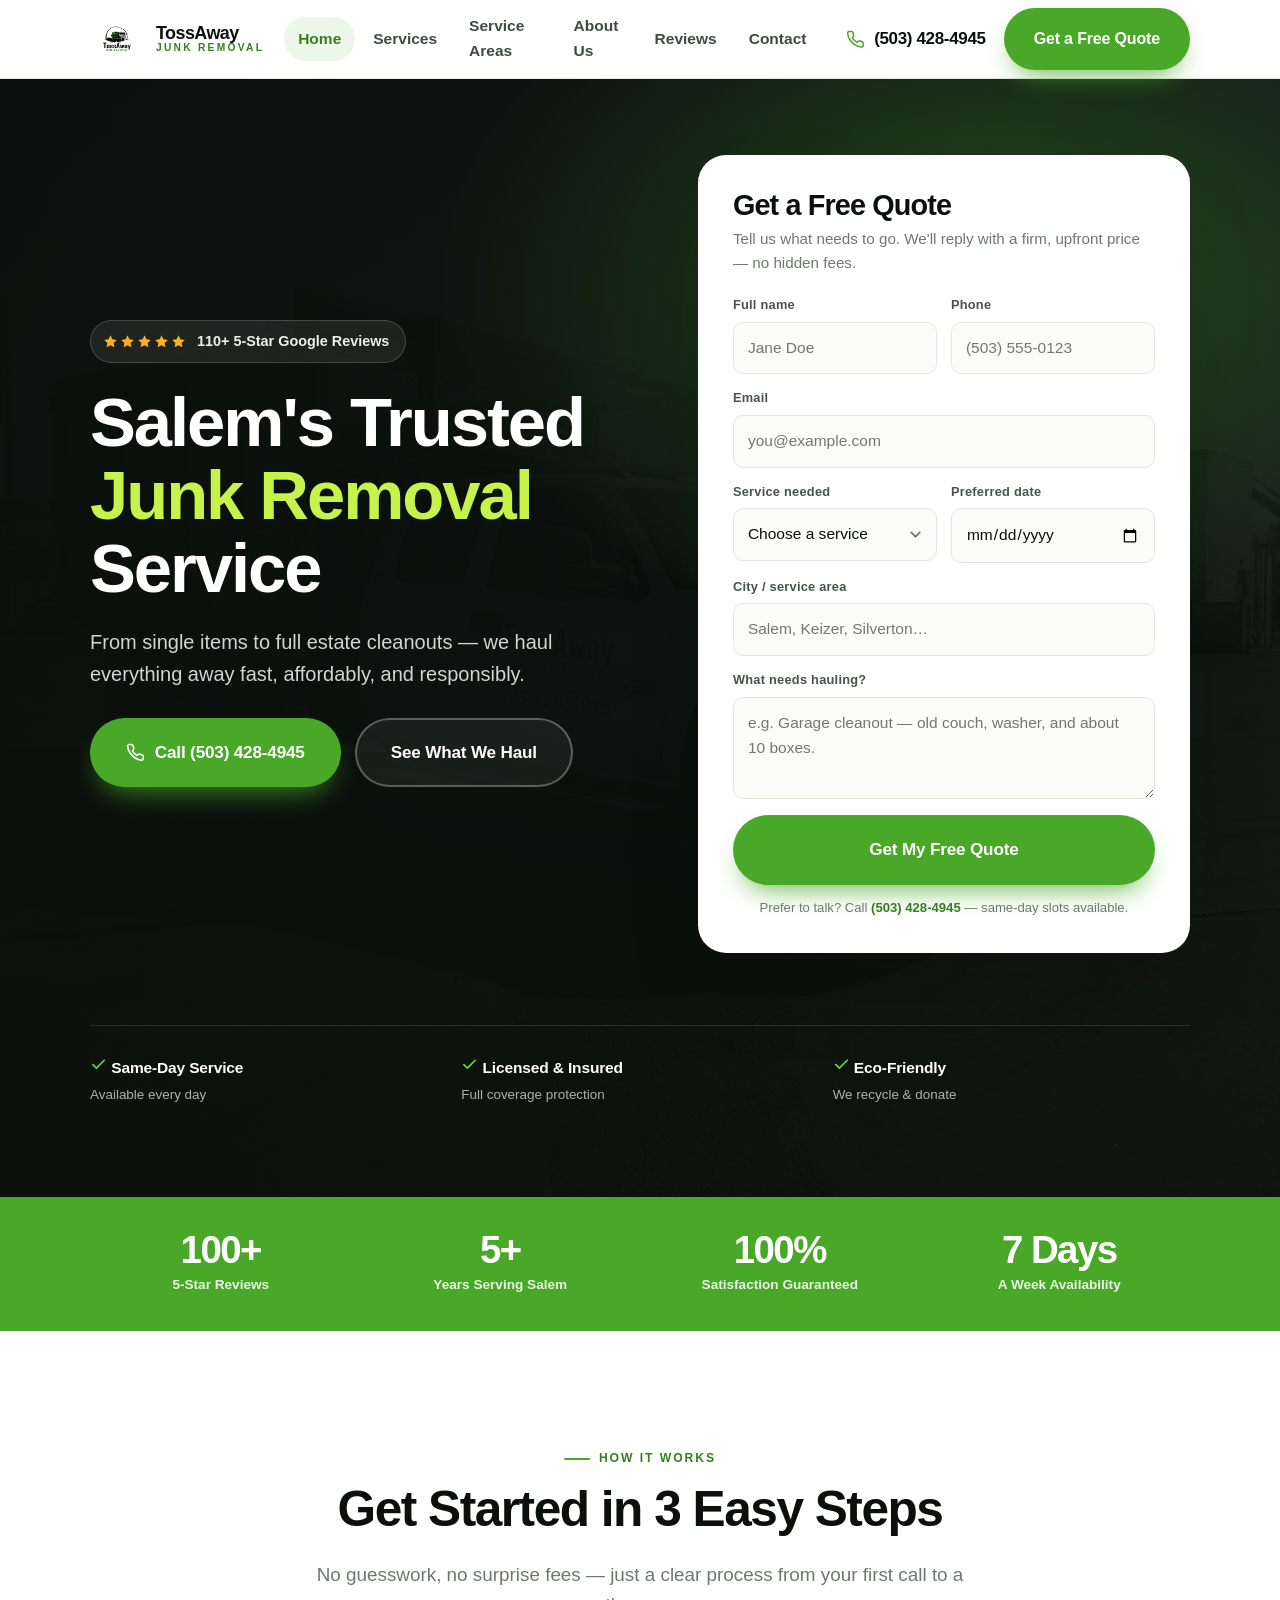
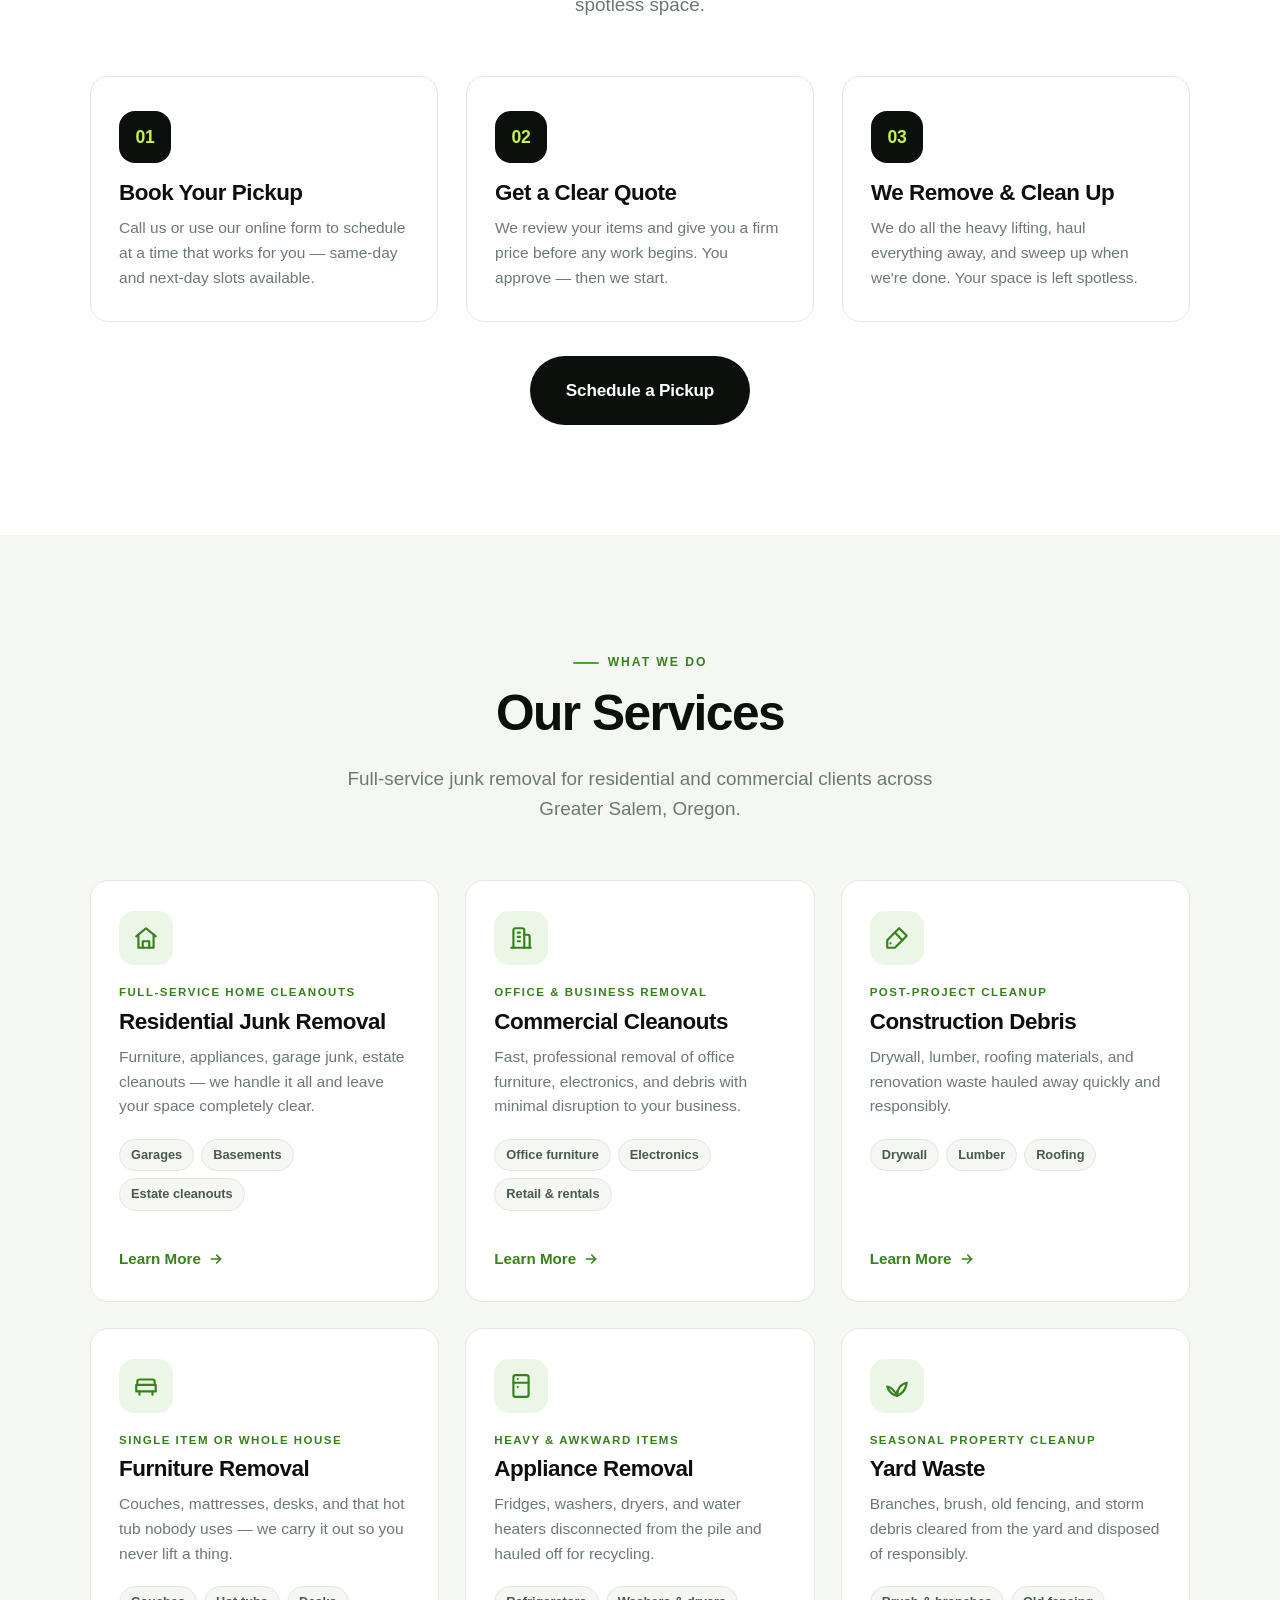
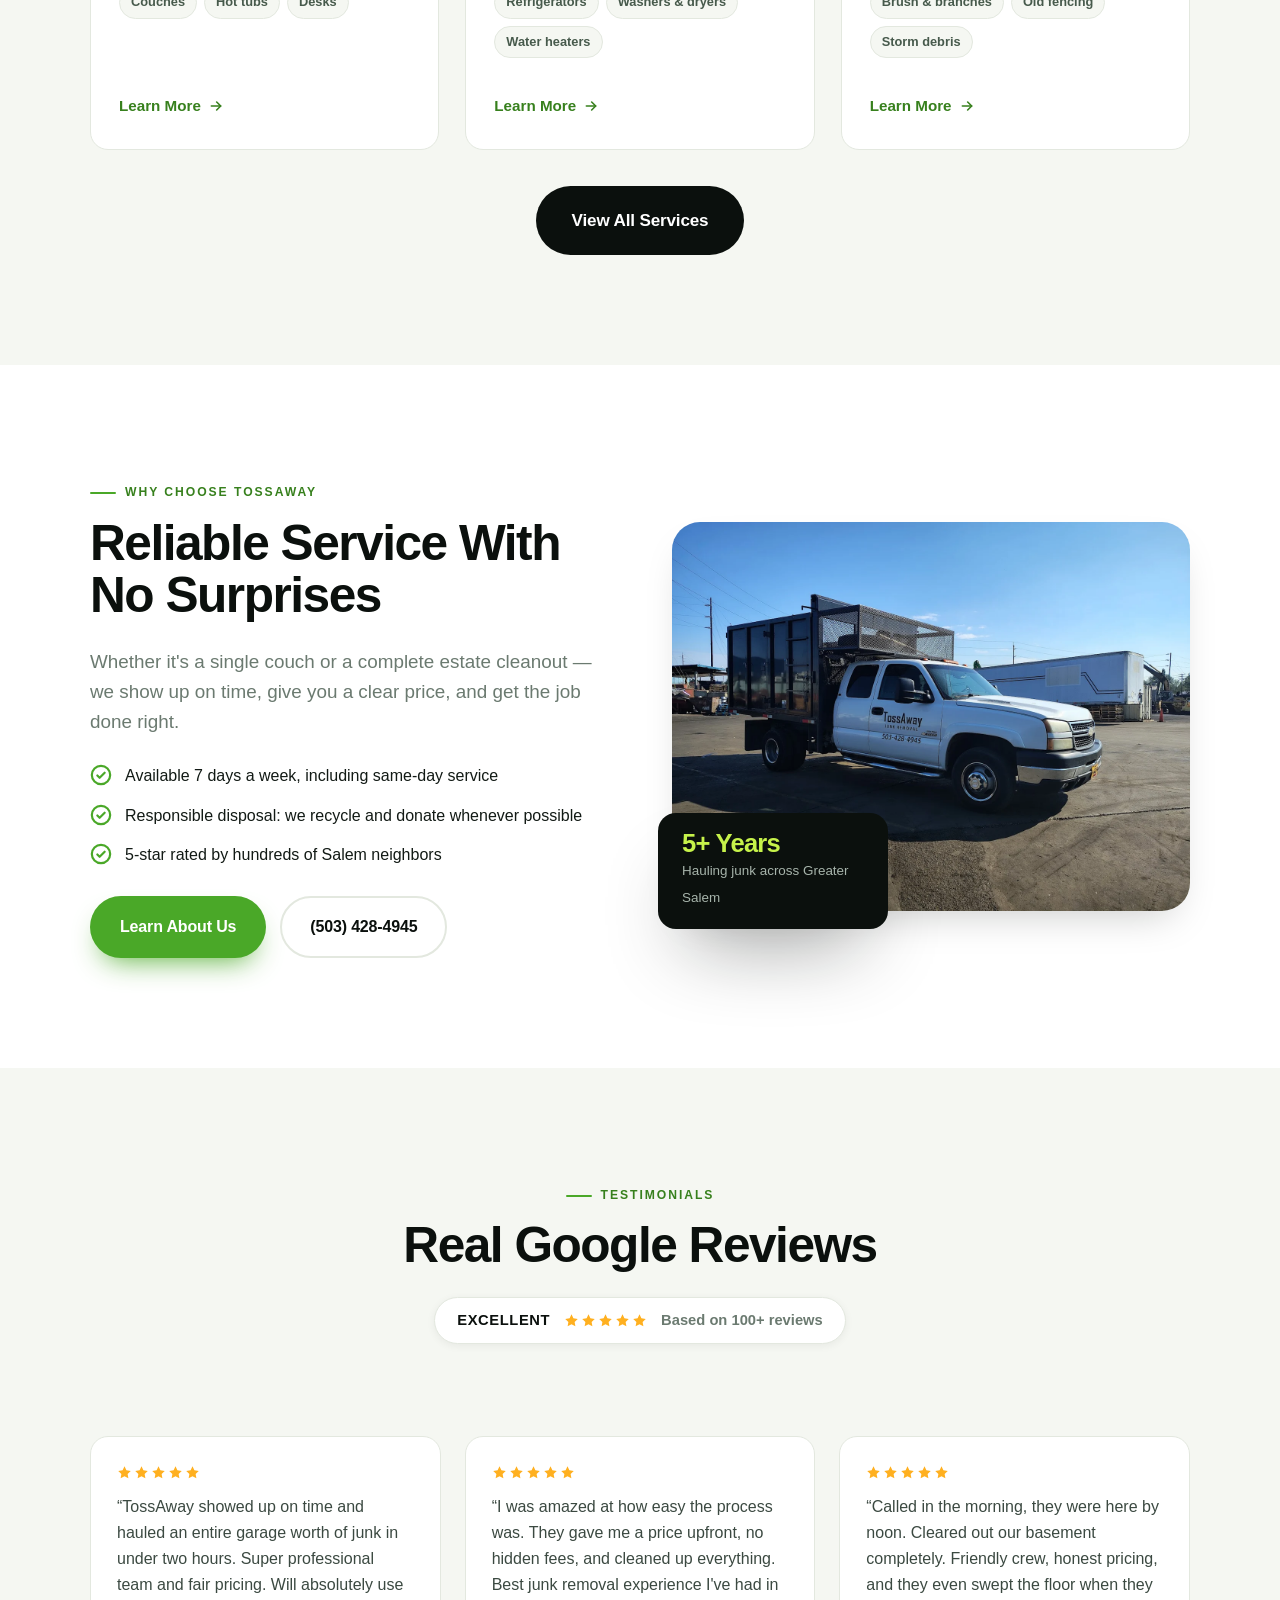
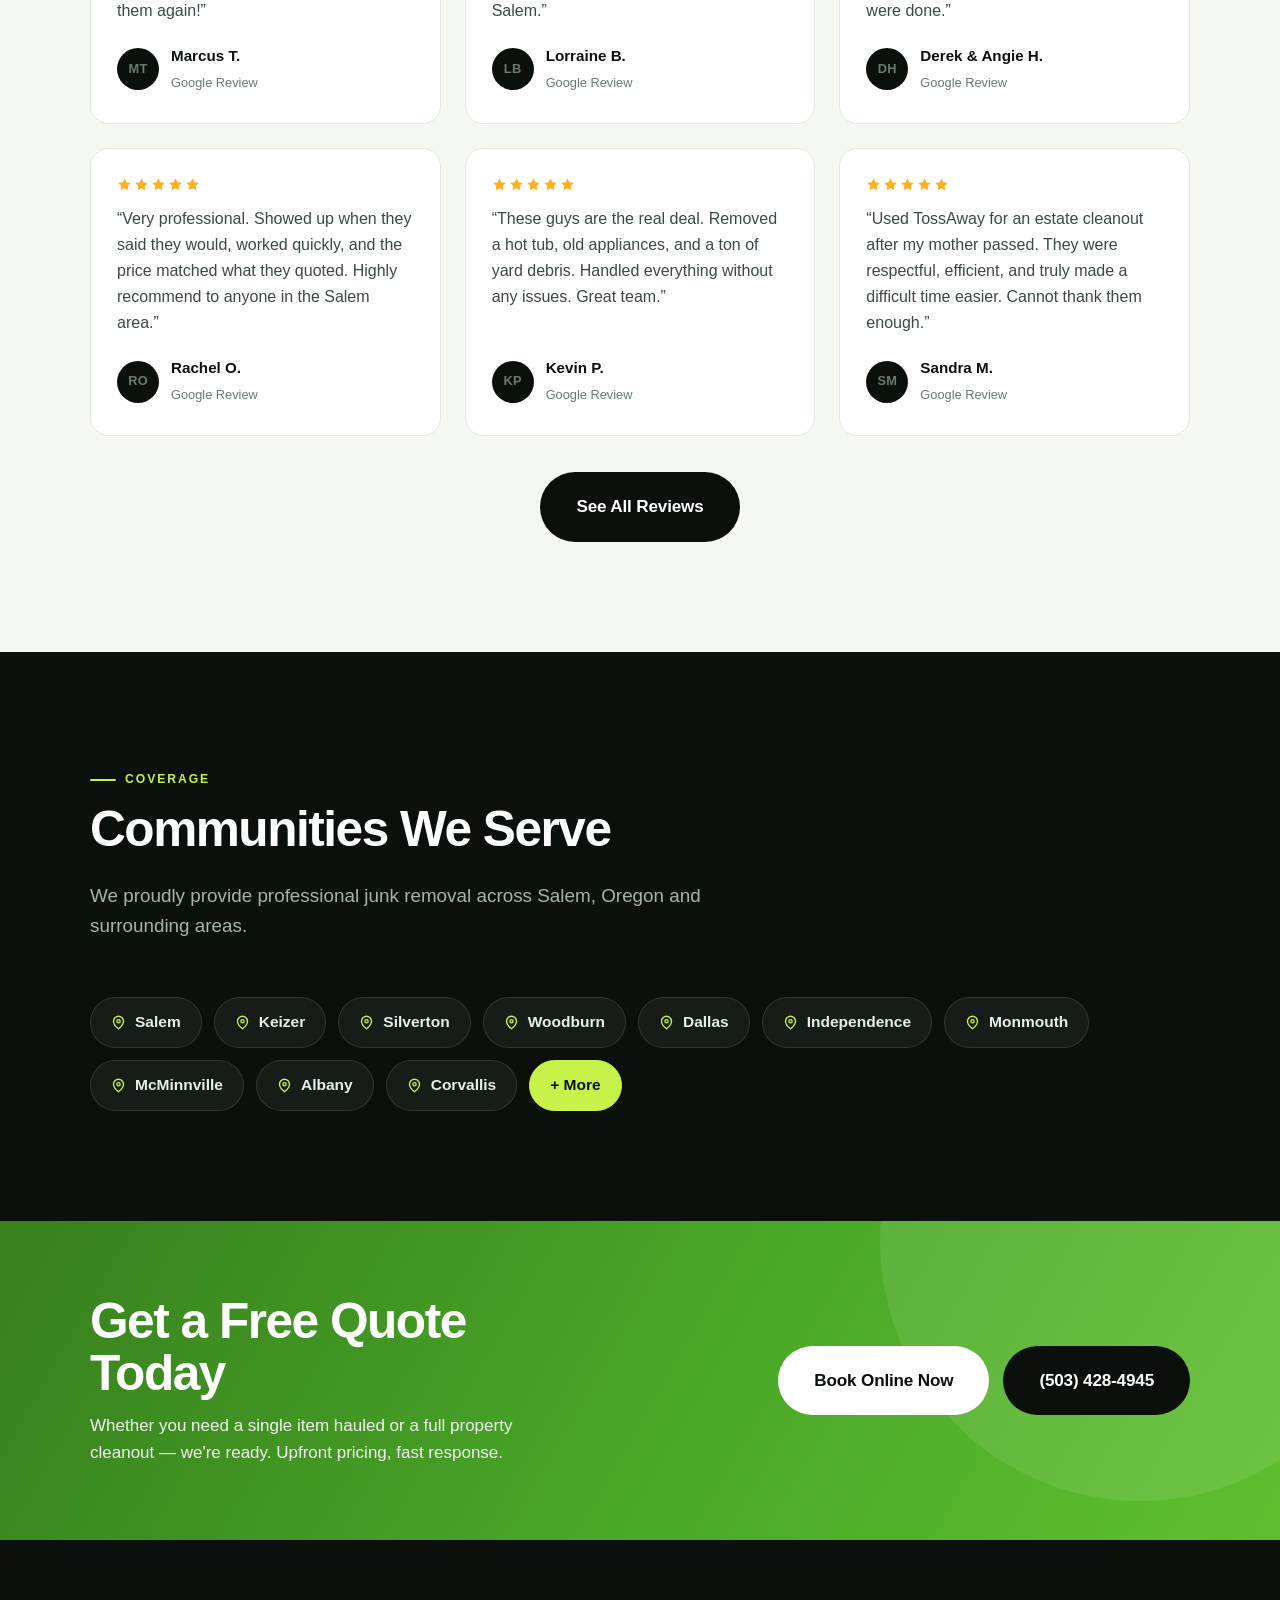
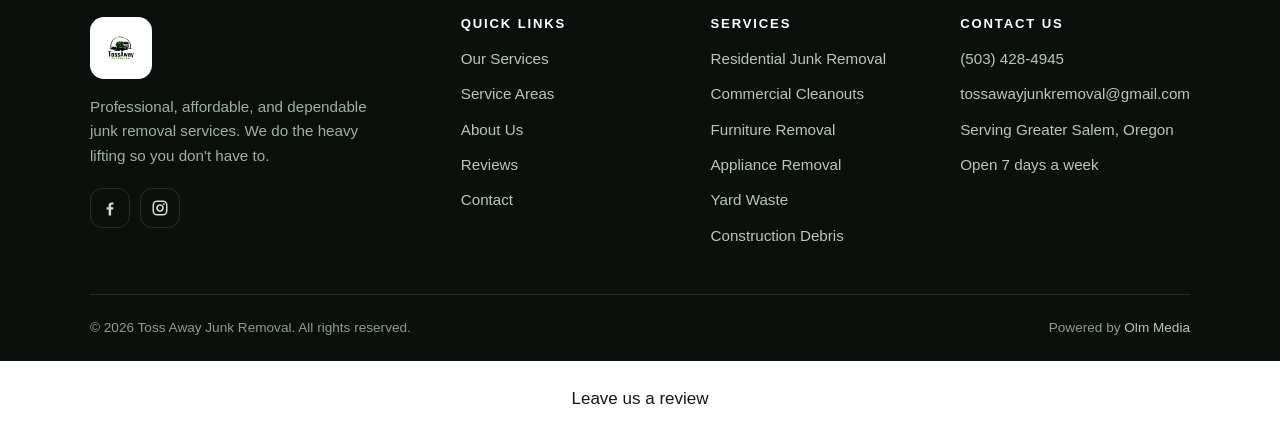
==== commit 00cb5a61: "feat: add review page link" ====
--- a/index.html
+++ b/index.html
@@ -519,5 +519,8 @@
 </div>
 
 <script src="/assets/js/main.js" defer></script>
+<script src="https://vision.leadrai.com/widget/loader.js" data-lv-widget data-kind="voice" data-widget="76429e38-4031-4f37-9561-63018e83c4a3" async></script>
+<script src="https://vision.leadrai.com/widget/loader.js" data-lv-widget data-kind="chatbot" data-widget="3a1ee87a-e8c8-49a0-8bd6-c1820b1bb41c" async></script>
+<p data-lv-review="1" style="text-align:center;margin:24px 0"><a href="/review">Leave us a review</a></p>
 </body>
 </html>
